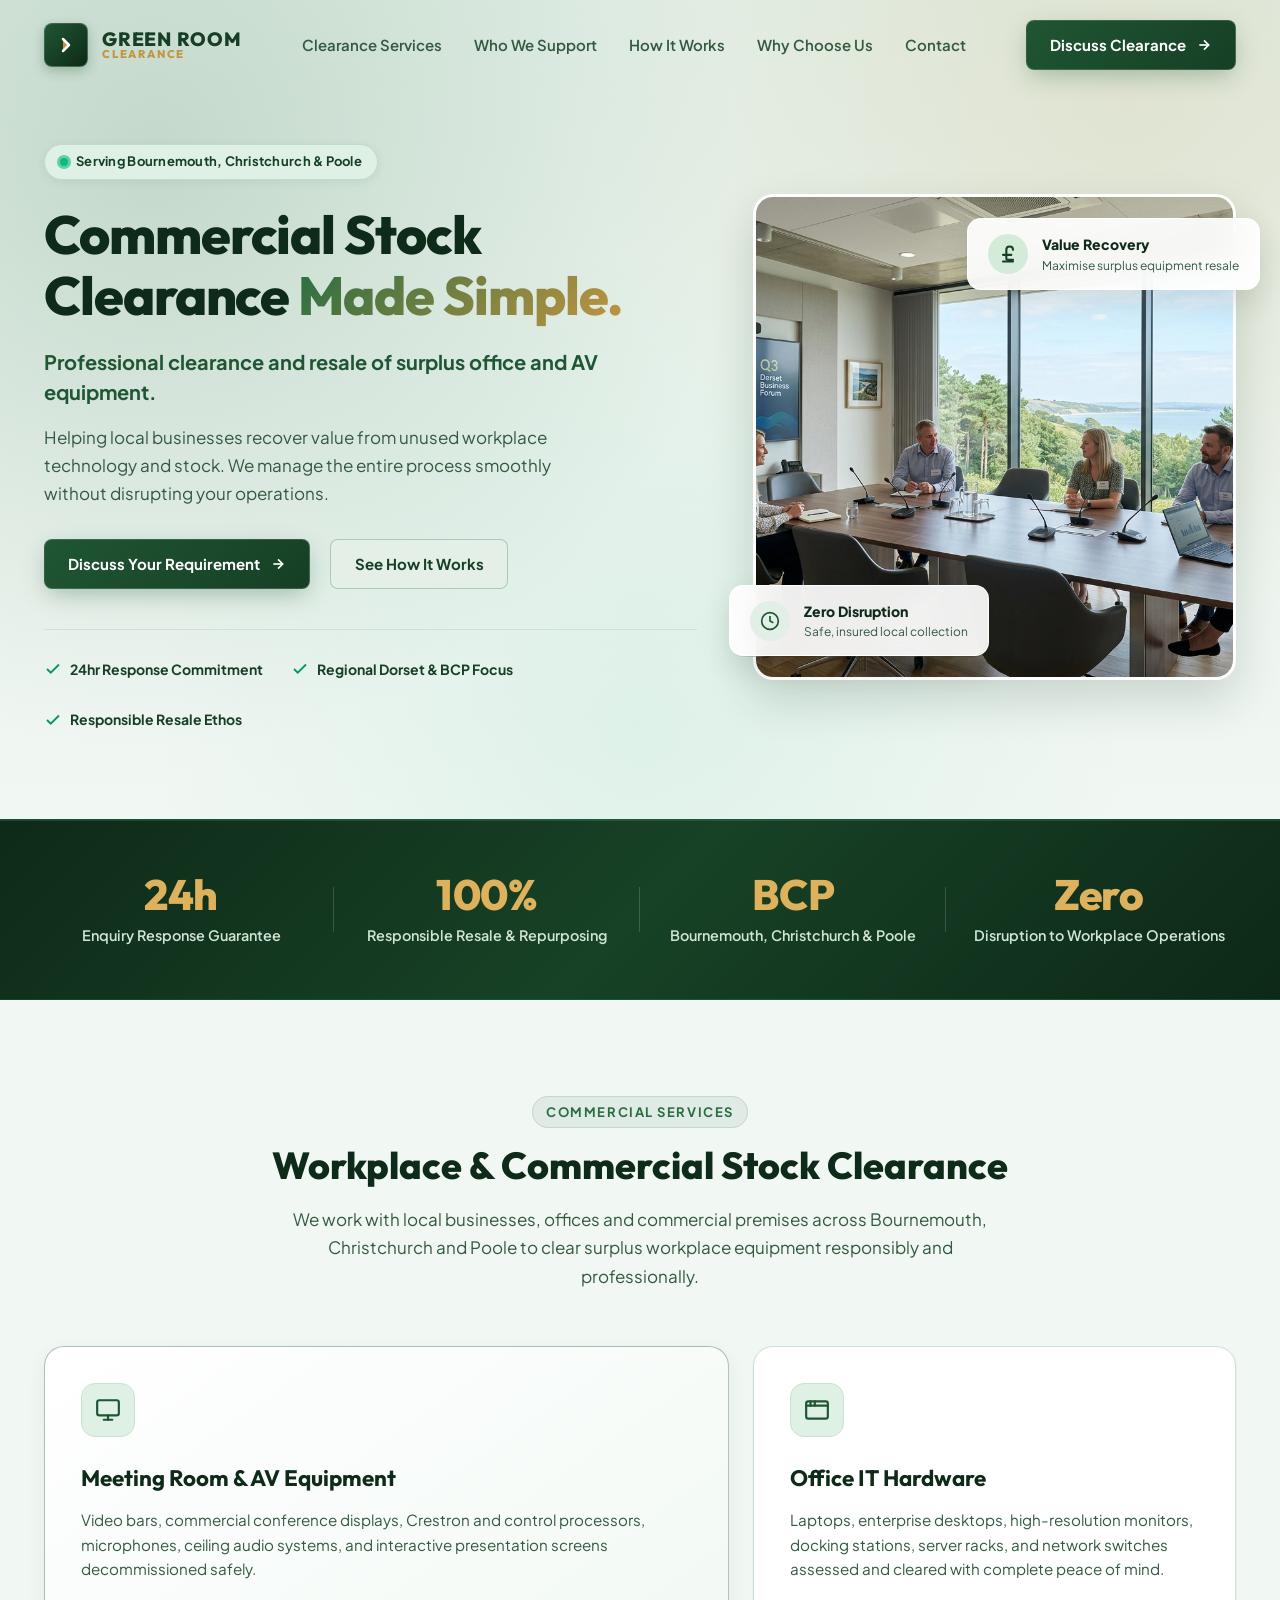
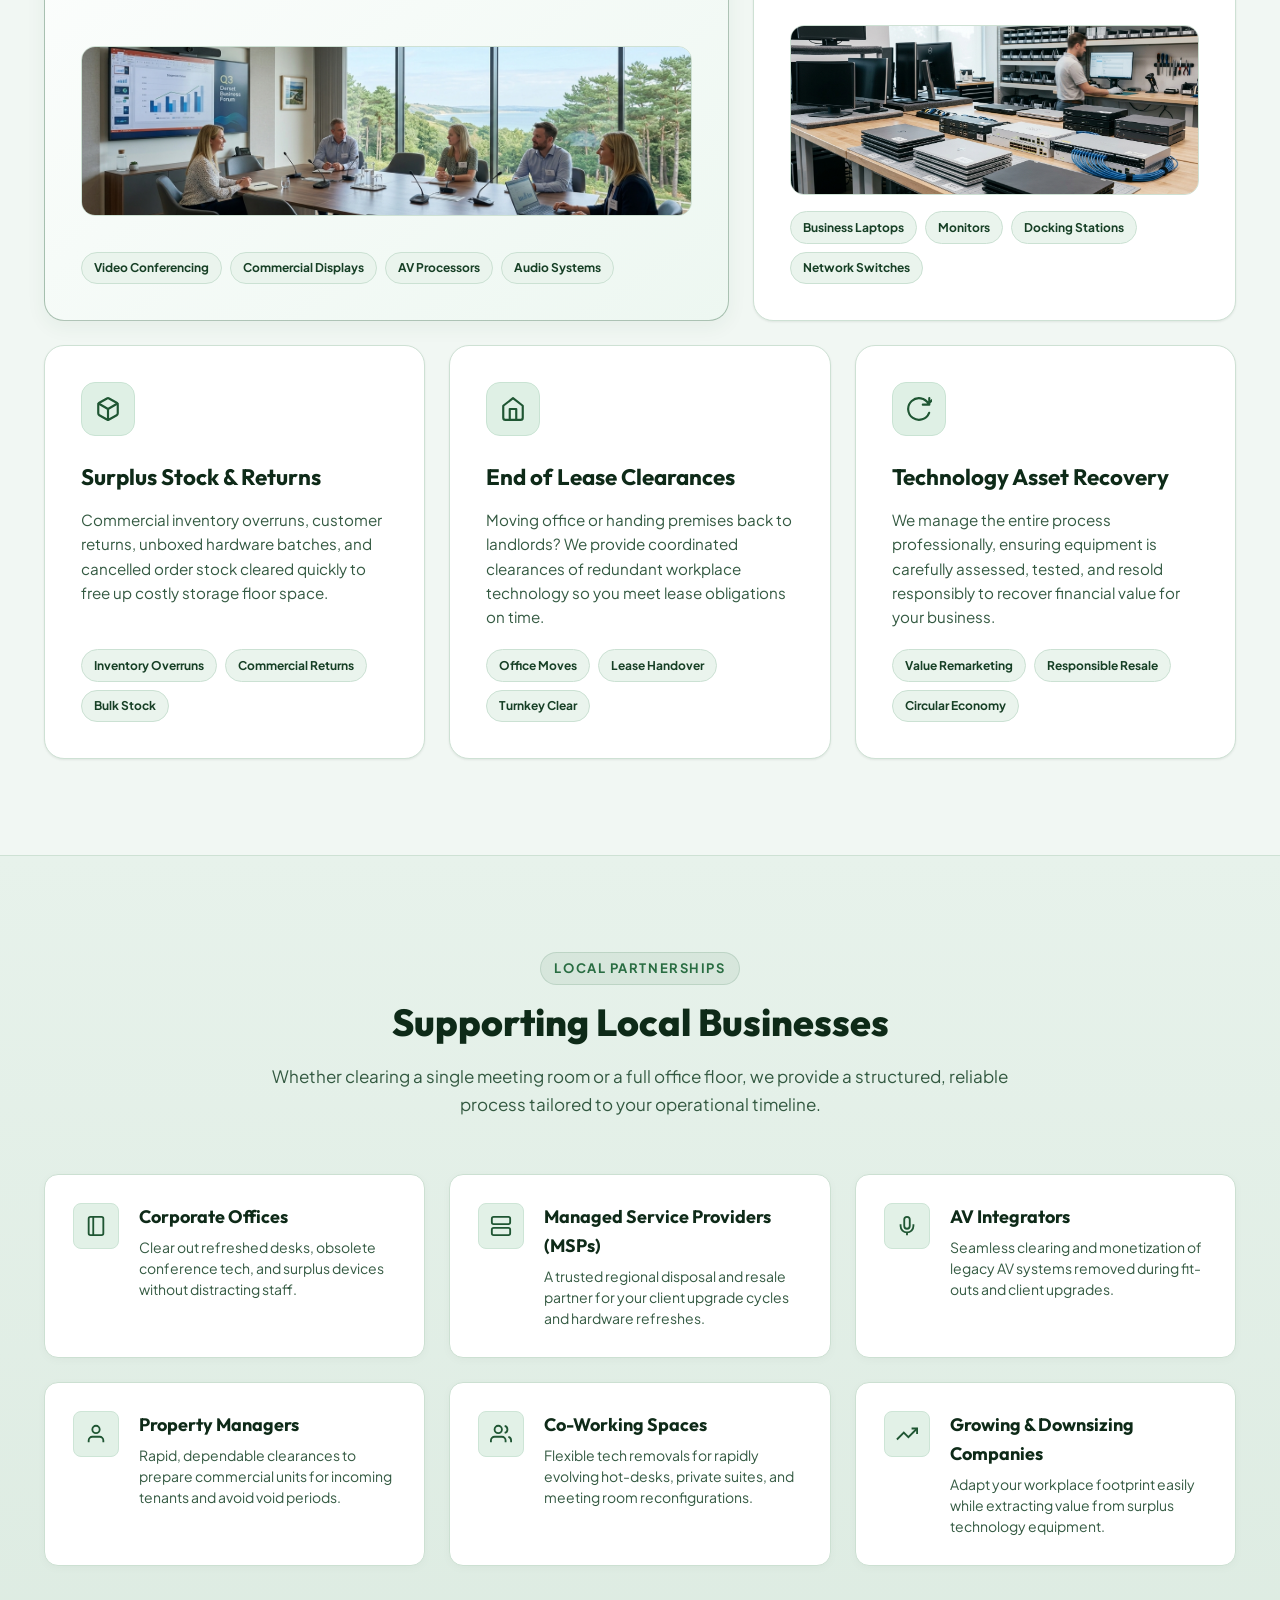
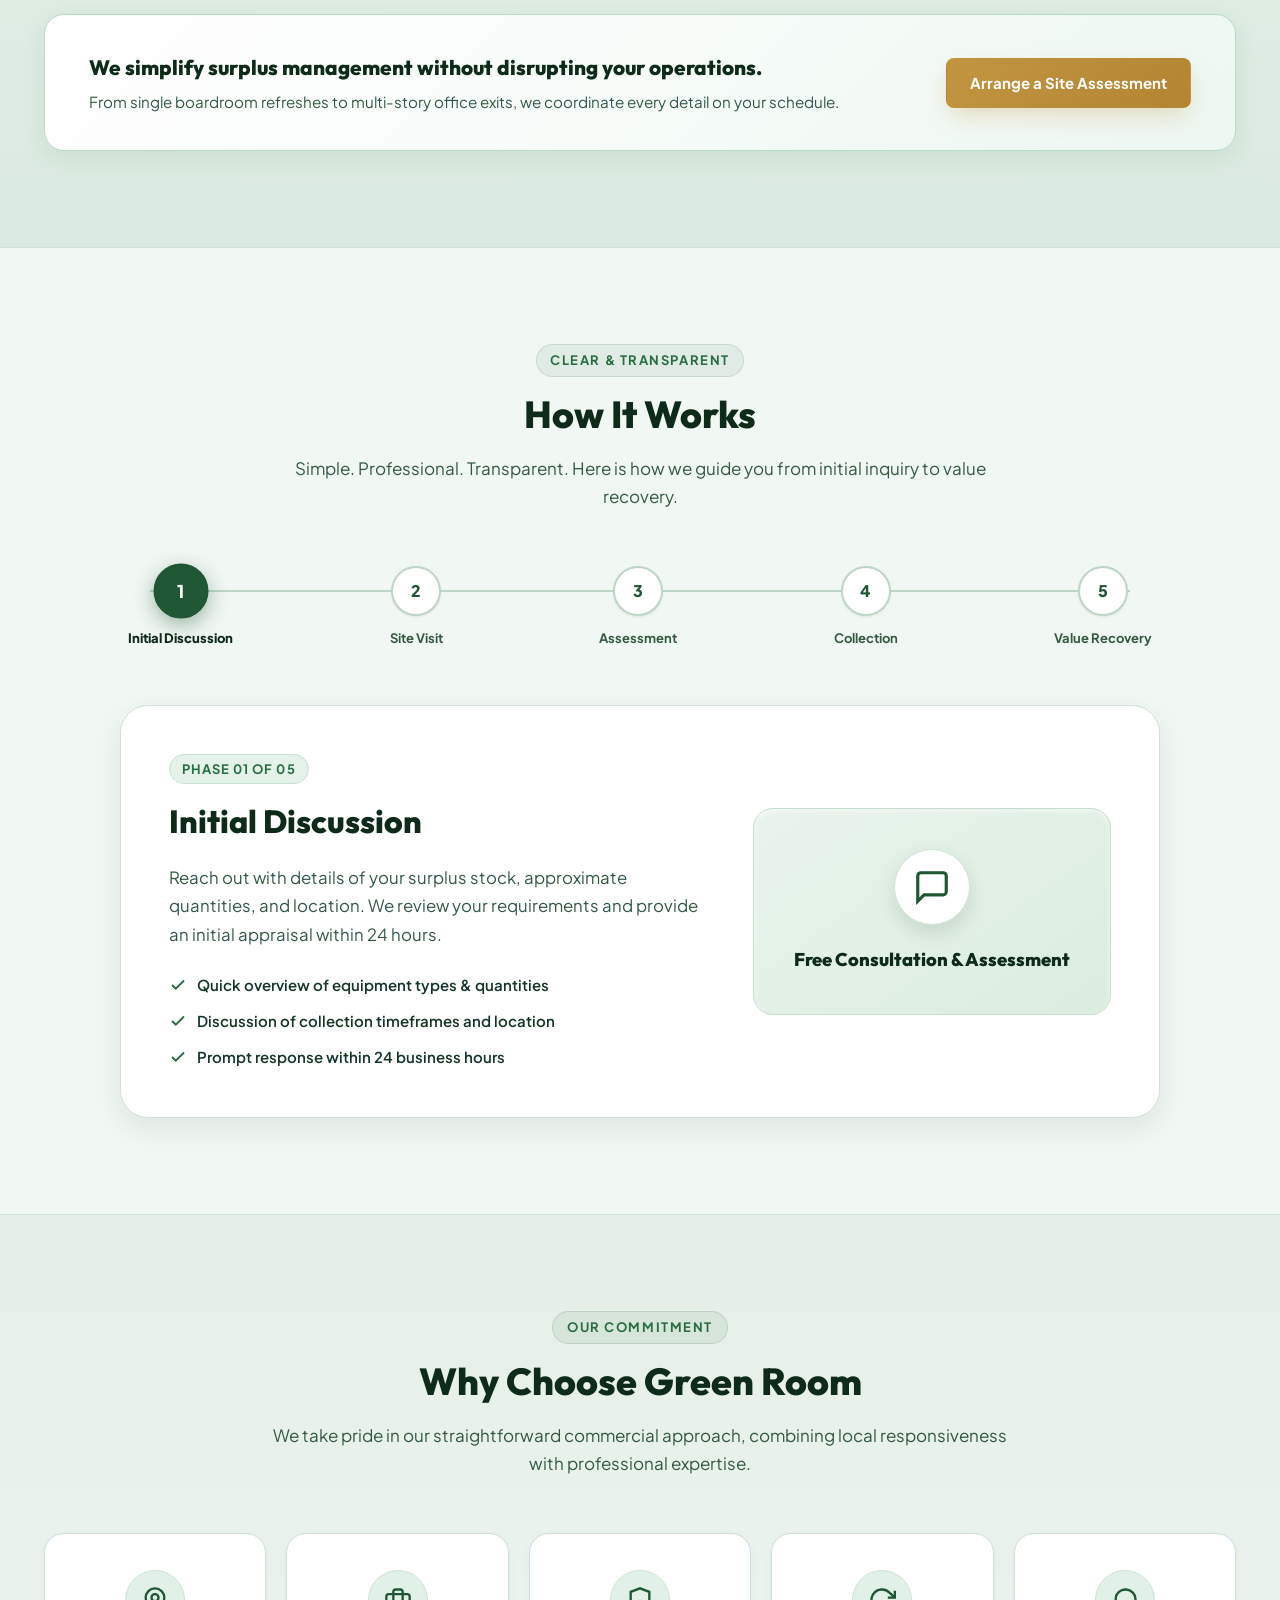
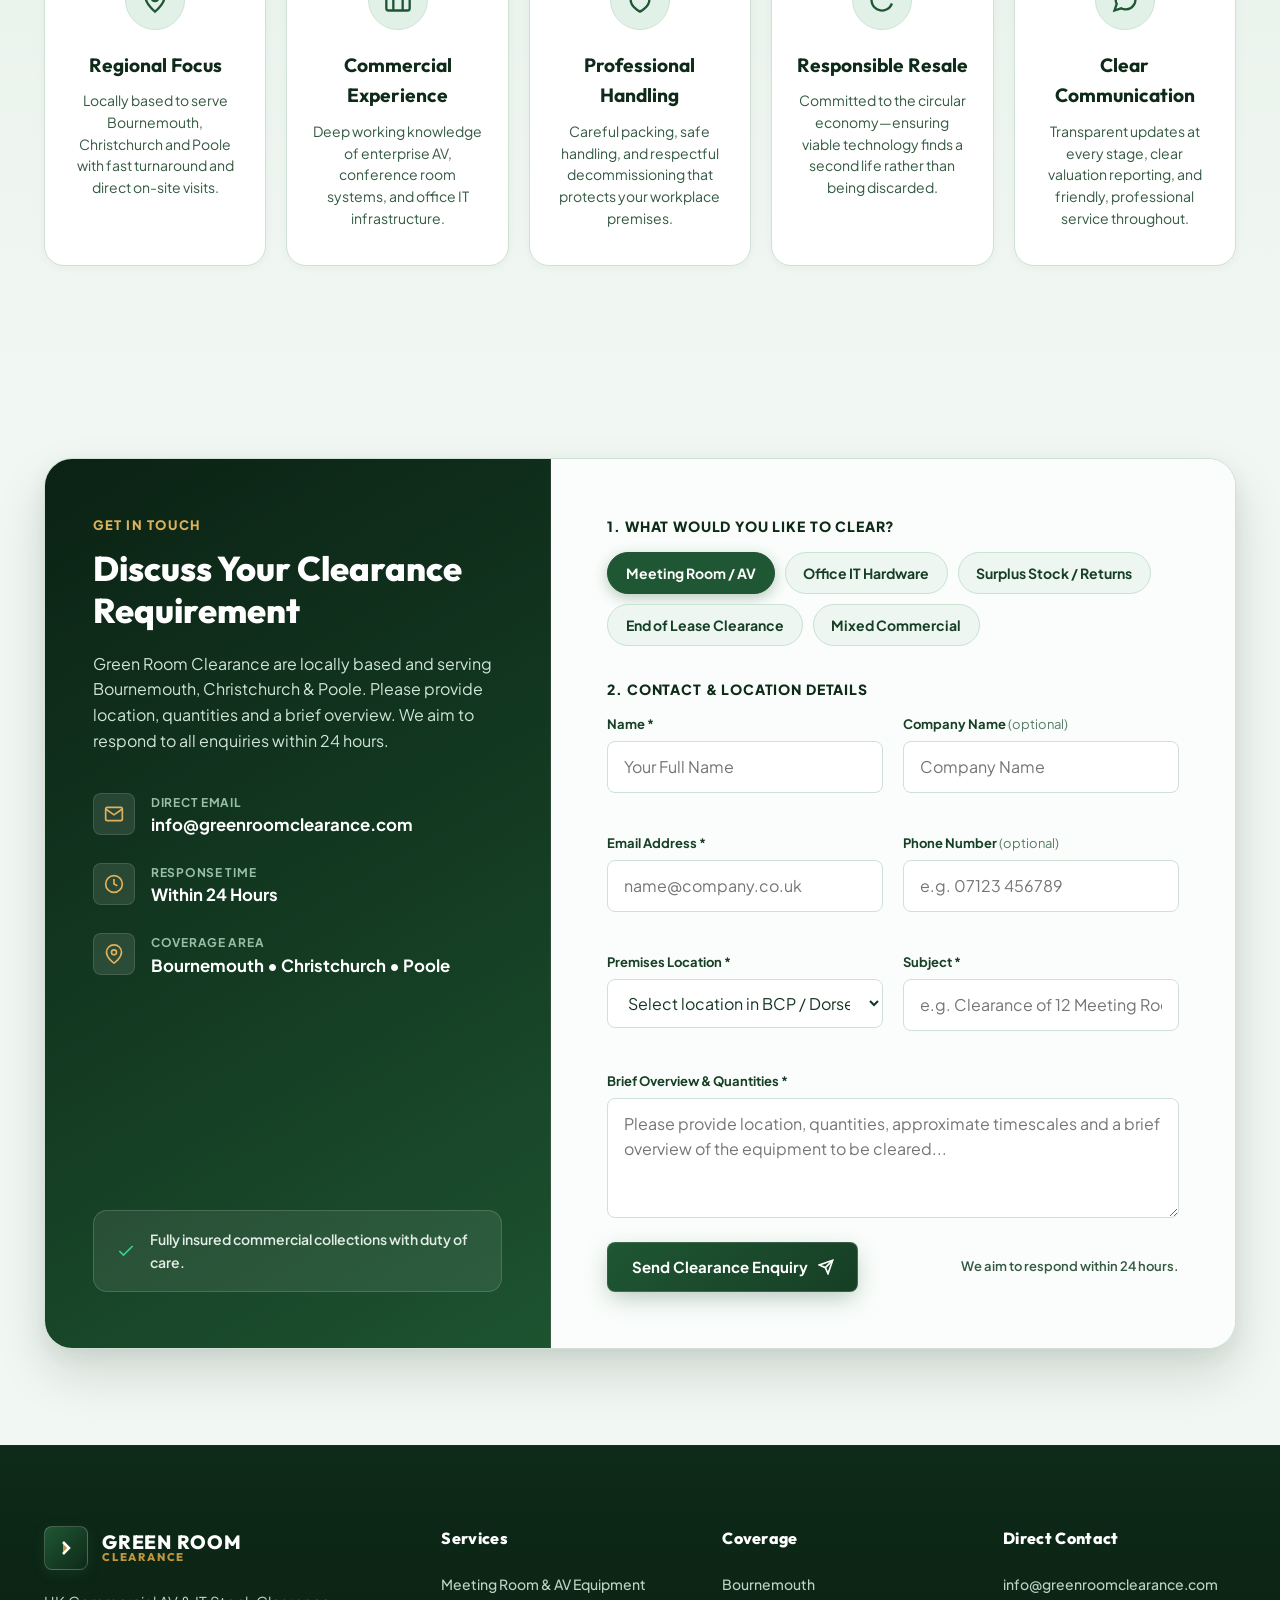
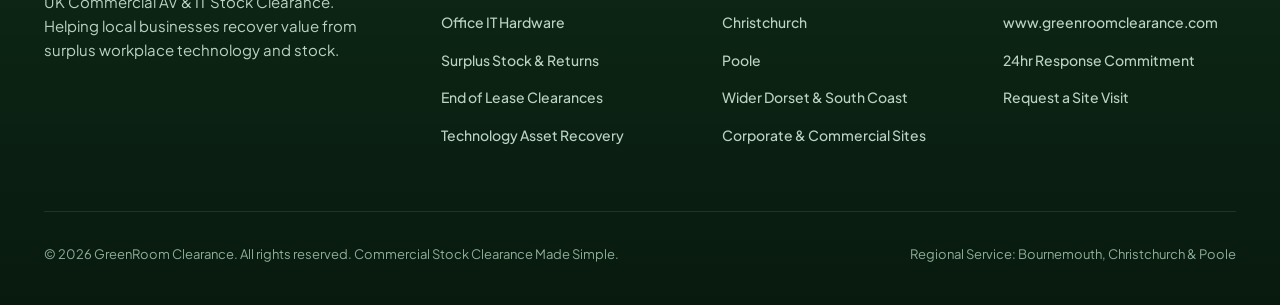
==== index.html @ f856ded9 "Initial commit: Green Room Clearance website redesign" ====
<!DOCTYPE html>
<html lang="en">
<head>
  <meta charset="UTF-8">
  <meta name="viewport" content="width=device-width, initial-scale=1.0">
  <title>Green Room Clearance | Commercial AV & IT Stock Clearance Bournemouth, Christchurch & Poole</title>
  
  <!-- SEO & Social Meta Tags -->
  <meta name="description" content="Professional clearance and resale of surplus office and AV equipment. Helping local businesses across Bournemouth, Christchurch and Poole recover value from workplace technology and stock.">
  <meta name="keywords" content="commercial stock clearance, AV equipment clearance, office IT clearance, Bournemouth, Christchurch, Poole, asset recovery, ITAD, end of lease clearance">
  <meta property="og:title" content="Green Room Clearance | Commercial Stock Clearance Made Simple">
  <meta property="og:description" content="Professional clearance and resale of surplus office and AV equipment across Bournemouth, Christchurch and Poole.">
  <meta property="og:type" content="website">
  <meta property="og:url" content="https://greenroomclearance.com">
  <meta property="og:image" content="assets/images/hero_boardroom.jpg">
  <link rel="canonical" href="https://greenroomclearance.com">

  <!-- Google Fonts: Outfit (Headings) & Plus Jakarta Sans (Body) -->
  <link rel="preconnect" href="https://fonts.googleapis.com">
  <link rel="preconnect" href="https://fonts.gstatic.com" crossorigin>
  <link href="https://fonts.googleapis.com/css2?family=Outfit:wght@500;600;700;800&family=Plus+Jakarta+Sans:wght@400;500;600;700&display=swap" rel="stylesheet">

  <link rel="stylesheet" href="styles.css">
</head>
<body>

  <!-- ==========================================================================
       NAVIGATION BAR
       ========================================================================== -->
  <header id="main-header" class="site-nav">
    <div class="container nav-wrapper">
      <a href="#home" class="brand-logo" id="nav-brand-logo" aria-label="Green Room Clearance Homepage">
        <div class="logo-badge">
          <svg viewBox="0 0 24 24" fill="none" stroke="currentColor" stroke-width="2.5" stroke-linecap="round" stroke-linejoin="round">
            <polyline points="9 18 15 12 9 6"></polyline>
          </svg>
        </div>
        <div class="brand-text">
          <span class="title">GREEN ROOM</span>
          <span class="subtitle">CLEARANCE</span>
        </div>
      </a>

      <nav aria-label="Main Navigation">
        <ul class="nav-links" id="nav-menu">
          <li><a href="#services" class="nav-link">Clearance Services</a></li>
          <li><a href="#sectors" class="nav-link">Who We Support</a></li>
          <li><a href="#how-it-works" class="nav-link">How It Works</a></li>
          <li><a href="#why-us" class="nav-link">Why Choose Us</a></li>
          <li><a href="#contact" class="nav-link">Contact</a></li>
        </ul>
      </nav>

      <div class="nav-actions">
        <a href="#contact" class="btn btn-primary" id="header-cta-btn">
          <span>Discuss Clearance</span>
          <svg width="16" height="16" viewBox="0 0 24 24" fill="none" stroke="currentColor" stroke-width="2.5">
            <line x1="5" y1="12" x2="19" y2="12"></line>
            <polyline points="12 5 19 12 12 19"></polyline>
          </svg>
        </a>
        <button class="mobile-toggle" id="mobile-toggle-btn" aria-label="Toggle Menu">
          <svg width="24" height="24" viewBox="0 0 24 24" fill="none" stroke="currentColor" stroke-width="2">
            <line x1="3" y1="12" x2="21" y2="12"></line>
            <line x1="3" y1="6" x2="21" y2="6"></line>
            <line x1="3" y1="18" x2="21" y2="18"></line>
          </svg>
        </button>
      </div>
    </div>
  </header>

  <!-- ==========================================================================
       HERO SECTION
       ========================================================================== -->
  <main>
    <section id="home" class="hero-section">
      <div class="container hero-grid">
        <div class="hero-content">
          <div class="hero-badge-container">
            <span class="badge badge-location" id="hero-location-badge">
              <span class="badge-pulse"></span>
              Serving Bournemouth, Christchurch &amp; Poole
            </span>
          </div>

          <h1 class="hero-title" id="hero-main-title">
            Commercial Stock Clearance <span class="highlight">Made Simple.</span>
          </h1>

          <p class="hero-subtitle">
            Professional clearance and resale of surplus office and AV equipment.
          </p>

          <p class="hero-description">
            Helping local businesses recover value from unused workplace technology and stock. We manage the entire process smoothly without disrupting your operations.
          </p>

          <div class="hero-cta-group">
            <a href="#contact" class="btn btn-primary" id="hero-primary-cta">
              <span>Discuss Your Requirement</span>
              <svg width="16" height="16" viewBox="0 0 24 24" fill="none" stroke="currentColor" stroke-width="2.5">
                <line x1="5" y1="12" x2="19" y2="12"></line>
                <polyline points="12 5 19 12 12 19"></polyline>
              </svg>
            </a>
            <a href="#how-it-works" class="btn btn-outline" id="hero-secondary-cta">
              <span>See How It Works</span>
            </a>
          </div>

          <div class="hero-trust-row">
            <div class="trust-item">
              <svg viewBox="0 0 24 24" fill="none" stroke="currentColor" stroke-width="2.5">
                <polyline points="20 6 9 17 4 12"></polyline>
              </svg>
              <span>24hr Response Commitment</span>
            </div>
            <div class="trust-item">
              <svg viewBox="0 0 24 24" fill="none" stroke="currentColor" stroke-width="2.5">
                <polyline points="20 6 9 17 4 12"></polyline>
              </svg>
              <span>Regional Dorset &amp; BCP Focus</span>
            </div>
            <div class="trust-item">
              <svg viewBox="0 0 24 24" fill="none" stroke="currentColor" stroke-width="2.5">
                <polyline points="20 6 9 17 4 12"></polyline>
              </svg>
              <span>Responsible Resale Ethos</span>
            </div>
          </div>
        </div>

        <div class="hero-visual-wrapper">
          <div class="hero-image-card">
            <img src="assets/images/hero_boardroom.jpg" alt="Commercial boardroom audio visual equipment and conference suite in Bournemouth and Poole Dorset" id="hero-boardroom-img">
          </div>

          <!-- Floating Glass Badge 1 -->
          <div class="floating-glass-pill top-right">
            <div class="pill-icon green" title="UK Pound Sterling Value Recovery">
              <svg width="20" height="20" viewBox="0 0 24 24" fill="none" stroke="currentColor" stroke-width="2.5" stroke-linecap="round" stroke-linejoin="round">
                <path d="M18 7c0-5.333-8-5.333-8 0v10a2 2 0 0 0 2 2h6"></path>
                <path d="M6 21h12"></path>
                <path d="M6 13h10"></path>
              </svg>
            </div>
            <div class="pill-text">
              <span class="pill-title">Value Recovery</span>
              <span class="pill-desc">Maximise surplus equipment resale</span>
            </div>
          </div>

          <!-- Floating Glass Badge 2 -->
          <div class="floating-glass-pill bottom-left">
            <div class="pill-icon">
              <svg width="20" height="20" viewBox="0 0 24 24" fill="none" stroke="currentColor" stroke-width="2">
                <circle cx="12" cy="12" r="10"></circle>
                <polyline points="12 6 12 12 16 14"></polyline>
              </svg>
            </div>
            <div class="pill-text">
              <span class="pill-title">Zero Disruption</span>
              <span class="pill-desc">Safe, insured local collection</span>
            </div>
          </div>
        </div>
      </div>
    </section>

    <!-- ==========================================================================
         REGIONAL TRUST & STATS BANNER
         ========================================================================== -->
    <section class="stats-banner" aria-label="Key Performance Indicators">
      <div class="container">
        <div class="stats-grid">
          <div class="stat-item">
            <div class="stat-value">24h</div>
            <div class="stat-label">Enquiry Response Guarantee</div>
          </div>
          <div class="stat-item">
            <div class="stat-value">100%</div>
            <div class="stat-label">Responsible Resale &amp; Repurposing</div>
          </div>
          <div class="stat-item">
            <div class="stat-value">BCP</div>
            <div class="stat-label">Bournemouth, Christchurch &amp; Poole</div>
          </div>
          <div class="stat-item">
            <div class="stat-value">Zero</div>
            <div class="stat-label">Disruption to Workplace Operations</div>
          </div>
        </div>
      </div>
    </section>

    <!-- ==========================================================================
         SERVICES BENTO GRID: WORKPLACE & COMMERCIAL STOCK CLEARANCE
         ========================================================================== -->
    <section id="services" class="services-section section-padding">
      <div class="container">
        <div class="section-header">
          <span class="tagline">Commercial Services</span>
          <h2>Workplace &amp; Commercial Stock Clearance</h2>
          <p>
            We work with local businesses, offices and commercial premises across Bournemouth, Christchurch and Poole to clear surplus workplace equipment responsibly and professionally.
          </p>
        </div>

        <div class="bento-grid">
          <!-- Card 1: Meeting Room & AV Equipment (Large Featured) -->
          <article class="bento-card col-7 featured" id="service-av">
            <div>
              <div class="card-icon-box">
                <svg viewBox="0 0 24 24" fill="none" stroke="currentColor" stroke-width="2" stroke-linecap="round" stroke-linejoin="round">
                  <rect x="2" y="3" width="20" height="14" rx="2" ry="2"></rect>
                  <line x1="8" y1="21" x2="16" y2="21"></line>
                  <line x1="12" y1="17" x2="12" y2="21"></line>
                </svg>
              </div>
              <h3>Meeting Room &amp; AV Equipment</h3>
              <p>
                Video bars, commercial conference displays, Crestron and control processors, microphones, ceiling audio systems, and interactive presentation screens decommissioned safely.
              </p>
            </div>
            <div class="card-image-preview">
              <img src="assets/images/hero_boardroom.jpg" alt="Bournemouth, Christchurch and Poole meeting room audiovisual equipment clearance">
            </div>
            <div class="card-tags" style="margin-top: 1rem;">
              <span class="card-tag">Video Conferencing</span>
              <span class="card-tag">Commercial Displays</span>
              <span class="card-tag">AV Processors</span>
              <span class="card-tag">Audio Systems</span>
            </div>
          </article>

          <!-- Card 2: Office IT Hardware -->
          <article class="bento-card col-5" id="service-it">
            <div>
              <div class="card-icon-box">
                <svg viewBox="0 0 24 24" fill="none" stroke="currentColor" stroke-width="2" stroke-linecap="round" stroke-linejoin="round">
                  <rect x="2" y="4" width="20" height="16" rx="2"></rect>
                  <path d="M10 4v4"></path>
                  <path d="M2 8h20"></path>
                  <path d="M6 4v4"></path>
                </svg>
              </div>
              <h3>Office IT Hardware</h3>
              <p>
                Laptops, enterprise desktops, high-resolution monitors, docking stations, server racks, and network switches assessed and cleared with complete peace of mind.
              </p>
            </div>
            <div class="card-image-preview">
              <img src="assets/images/it_lab.jpg" alt="Commercial office IT equipment testing and clearance lab">
            </div>
            <div class="card-tags" style="margin-top: 1rem;">
              <span class="card-tag">Business Laptops</span>
              <span class="card-tag">Monitors</span>
              <span class="card-tag">Docking Stations</span>
              <span class="card-tag">Network Switches</span>
            </div>
          </article>

          <!-- Card 3: Surplus Stock and Returns -->
          <article class="bento-card col-4" id="service-surplus">
            <div>
              <div class="card-icon-box">
                <svg viewBox="0 0 24 24" fill="none" stroke="currentColor" stroke-width="2" stroke-linecap="round" stroke-linejoin="round">
                  <path d="M21 16V8a2 2 0 0 0-1-1.73l-7-4a2 2 0 0 0-2 0l-7 4A2 2 0 0 0 3 8v8a2 2 0 0 0 1 1.73l7 4a2 2 0 0 0 2 0l7-4A2 2 0 0 0 21 16z"></path>
                  <polyline points="3.27 6.96 12 12.01 20.73 6.96"></polyline>
                  <line x1="12" y1="22.08" x2="12" y2="12"></line>
                </svg>
              </div>
              <h3>Surplus Stock &amp; Returns</h3>
              <p>
                Commercial inventory overruns, customer returns, unboxed hardware batches, and cancelled order stock cleared quickly to free up costly storage floor space.
              </p>
            </div>
            <div class="card-tags">
              <span class="card-tag">Inventory Overruns</span>
              <span class="card-tag">Commercial Returns</span>
              <span class="card-tag">Bulk Stock</span>
            </div>
          </article>

          <!-- Card 4: End of Lease Office Clearances -->
          <article class="bento-card col-4" id="service-lease">
            <div>
              <div class="card-icon-box">
                <svg viewBox="0 0 24 24" fill="none" stroke="currentColor" stroke-width="2" stroke-linecap="round" stroke-linejoin="round">
                  <path d="M3 9l9-7 9 7v11a2 2 0 0 1-2 2H5a2 2 0 0 1-2-2z"></path>
                  <polyline points="9 22 9 12 15 12 15 22"></polyline>
                </svg>
              </div>
              <h3>End of Lease Clearances</h3>
              <p>
                Moving office or handing premises back to landlords? We provide coordinated clearances of redundant workplace technology so you meet lease obligations on time.
              </p>
            </div>
            <div class="card-tags">
              <span class="card-tag">Office Moves</span>
              <span class="card-tag">Lease Handover</span>
              <span class="card-tag">Turnkey Clear</span>
            </div>
          </article>

          <!-- Card 5: Technology Asset Recovery -->
          <article class="bento-card col-4" id="service-recovery">
            <div>
              <div class="card-icon-box">
                <svg viewBox="0 0 24 24" fill="none" stroke="currentColor" stroke-width="2" stroke-linecap="round" stroke-linejoin="round">
                  <path d="M21.5 2v6h-6M21.34 15.57a10 10 0 1 1-.57-8.38l5.67-5.67"/>
                </svg>
              </div>
              <h3>Technology Asset Recovery</h3>
              <p>
                We manage the entire process professionally, ensuring equipment is carefully assessed, tested, and resold responsibly to recover financial value for your business.
              </p>
            </div>
            <div class="card-tags">
              <span class="card-tag">Value Remarketing</span>
              <span class="card-tag">Responsible Resale</span>
              <span class="card-tag">Circular Economy</span>
            </div>
          </article>
        </div>
      </div>
    </section>

    <!-- ==========================================================================
         SECTORS: SUPPORTING LOCAL BUSINESSES
         ========================================================================== -->
    <section id="sectors" class="sectors-section section-padding">
      <div class="container">
        <div class="section-header">
          <span class="tagline">Local Partnerships</span>
          <h2>Supporting Local Businesses</h2>
          <p>
            Whether clearing a single meeting room or a full office floor, we provide a structured, reliable process tailored to your operational timeline.
          </p>
        </div>

        <div class="sectors-grid">
          <!-- Sector 1 -->
          <div class="sector-card">
            <div class="sector-icon">
              <svg viewBox="0 0 24 24" fill="none" stroke="currentColor" stroke-width="2">
                <rect x="4" y="2" width="16" height="20" rx="2" ry="2"></rect>
                <line x1="9" y1="22" x2="9" y2="2"></line>
                <path d="M15 6h.01M15 10h.01M15 14h.01M15 18h.01"></path>
              </svg>
            </div>
            <div class="sector-info">
              <h4>Corporate Offices</h4>
              <p>Clear out refreshed desks, obsolete conference tech, and surplus devices without distracting staff.</p>
            </div>
          </div>

          <!-- Sector 2 -->
          <div class="sector-card">
            <div class="sector-icon">
              <svg viewBox="0 0 24 24" fill="none" stroke="currentColor" stroke-width="2">
                <rect x="2" y="2" width="20" height="8" rx="2" ry="2"></rect>
                <rect x="2" y="14" width="20" height="8" rx="2" ry="2"></rect>
                <line x1="6" y1="6" x2="6.01" y2="6"></line>
                <line x1="6" y1="18" x2="6.01" y2="18"></line>
              </svg>
            </div>
            <div class="sector-info">
              <h4>Managed Service Providers (MSPs)</h4>
              <p>A trusted regional disposal and resale partner for your client upgrade cycles and hardware refreshes.</p>
            </div>
          </div>

          <!-- Sector 3 -->
          <div class="sector-card">
            <div class="sector-icon">
              <svg viewBox="0 0 24 24" fill="none" stroke="currentColor" stroke-width="2">
                <path d="M12 2a3 3 0 0 0-3 3v7a3 3 0 0 0 6 0V5a3 3 0 0 0-3-3z"></path>
                <path d="M19 10v2a7 7 0 0 1-14 0v-2"></path>
                <line x1="12" y1="19" x2="12" y2="22"></line>
              </svg>
            </div>
            <div class="sector-info">
              <h4>AV Integrators</h4>
              <p>Seamless clearing and monetization of legacy AV systems removed during fit-outs and client upgrades.</p>
            </div>
          </div>

          <!-- Sector 4 -->
          <div class="sector-card">
            <div class="sector-icon">
              <svg viewBox="0 0 24 24" fill="none" stroke="currentColor" stroke-width="2">
                <path d="M20 21v-2a4 4 0 0 0-4-4H8a4 4 0 0 0-4 4v2"></path>
                <circle cx="12" cy="7" r="4"></circle>
              </svg>
            </div>
            <div class="sector-info">
              <h4>Property Managers</h4>
              <p>Rapid, dependable clearances to prepare commercial units for incoming tenants and avoid void periods.</p>
            </div>
          </div>

          <!-- Sector 5 -->
          <div class="sector-card">
            <div class="sector-icon">
              <svg viewBox="0 0 24 24" fill="none" stroke="currentColor" stroke-width="2">
                <path d="M17 21v-2a4 4 0 0 0-4-4H5a4 4 0 0 0-4 4v2"></path>
                <circle cx="9" cy="7" r="4"></circle>
                <path d="M23 21v-2a4 4 0 0 0-3-3.87"></path>
                <path d="M16 3.13a4 4 0 0 1 0 7.75"></path>
              </svg>
            </div>
            <div class="sector-info">
              <h4>Co-Working Spaces</h4>
              <p>Flexible tech removals for rapidly evolving hot-desks, private suites, and meeting room reconfigurations.</p>
            </div>
          </div>

          <!-- Sector 6 -->
          <div class="sector-card">
            <div class="sector-icon">
              <svg viewBox="0 0 24 24" fill="none" stroke="currentColor" stroke-width="2">
                <polyline points="23 6 13.5 15.5 8.5 10.5 1 18"></polyline>
                <polyline points="17 6 23 6 23 12"></polyline>
              </svg>
            </div>
            <div class="sector-info">
              <h4>Growing &amp; Downsizing Companies</h4>
              <p>Adapt your workplace footprint easily while extracting value from surplus technology equipment.</p>
            </div>
          </div>
        </div>

        <div class="sector-callout">
          <div class="sector-callout-text">
            <h3>We simplify surplus management without disrupting your operations.</h3>
            <p>From single boardroom refreshes to multi-story office exits, we coordinate every detail on your schedule.</p>
          </div>
          <a href="#contact" class="btn btn-gold">
            <span>Arrange a Site Assessment</span>
          </a>
        </div>
      </div>
    </section>

    <!-- ==========================================================================
         HOW IT WORKS (INTERACTIVE PROCESS TIMELINE)
         ========================================================================== -->
    <section id="how-it-works" class="process-section section-padding">
      <div class="container">
        <div class="section-header">
          <span class="tagline">Clear &amp; Transparent</span>
          <h2>How It Works</h2>
          <p>
            Simple. Professional. Transparent. Here is how we guide you from initial inquiry to value recovery.
          </p>
        </div>

        <div class="process-steps-container">
          <!-- Step Nav Tabs -->
          <div class="process-nav-tabs" role="tablist">
            <button class="step-nav-btn active" data-step="1" role="tab" aria-selected="true" id="tab-step-1">
              <span class="step-num-circle">1</span>
              <span class="step-nav-label">Initial Discussion</span>
            </button>
            <button class="step-nav-btn" data-step="2" role="tab" aria-selected="false" id="tab-step-2">
              <span class="step-num-circle">2</span>
              <span class="step-nav-label">Site Visit</span>
            </button>
            <button class="step-nav-btn" data-step="3" role="tab" aria-selected="false" id="tab-step-3">
              <span class="step-num-circle">3</span>
              <span class="step-nav-label">Assessment</span>
            </button>
            <button class="step-nav-btn" data-step="4" role="tab" aria-selected="false" id="tab-step-4">
              <span class="step-num-circle">4</span>
              <span class="step-nav-label">Collection</span>
            </button>
            <button class="step-nav-btn" data-step="5" role="tab" aria-selected="false" id="tab-step-5">
              <span class="step-num-circle">5</span>
              <span class="step-nav-label">Value Recovery</span>
            </button>
          </div>

          <!-- Active Step Card -->
          <div class="step-details-card" id="step-card-display">
            <div class="step-details-body">
              <span class="step-badge" id="step-indicator-text">Phase 01 of 05</span>
              <h3 id="step-title-text">Initial Discussion</h3>
              <p id="step-desc-text">
                Reach out with details of your surplus stock, approximate quantities, and location. We review your requirements and provide an initial appraisal within 24 hours.
              </p>
              <ul class="step-checklist" id="step-checklist-items">
                <li>
                  <svg width="18" height="18" viewBox="0 0 24 24" fill="none" stroke="currentColor" stroke-width="2.5">
                    <polyline points="20 6 9 17 4 12"></polyline>
                  </svg>
                  <span>Quick overview of equipment types &amp; quantities</span>
                </li>
                <li>
                  <svg width="18" height="18" viewBox="0 0 24 24" fill="none" stroke="currentColor" stroke-width="2.5">
                    <polyline points="20 6 9 17 4 12"></polyline>
                  </svg>
                  <span>Discussion of collection timeframes and location</span>
                </li>
                <li>
                  <svg width="18" height="18" viewBox="0 0 24 24" fill="none" stroke="currentColor" stroke-width="2.5">
                    <polyline points="20 6 9 17 4 12"></polyline>
                  </svg>
                  <span>Prompt response within 24 business hours</span>
                </li>
              </ul>
            </div>

            <div class="step-visual-box">
              <div class="step-visual-icon" id="step-icon-container">
                <svg viewBox="0 0 24 24" fill="none" stroke="currentColor" stroke-width="2">
                  <path d="M21 15a2 2 0 0 1-2 2H7l-4 4V5a2 2 0 0 1 2-2h14a2 2 0 0 1 2 2z"></path>
                </svg>
              </div>
              <div class="step-visual-highlight" id="step-highlight-text">
                Free Consultation &amp; Assessment
              </div>
            </div>
          </div>
        </div>
      </div>
    </section>

    <!-- ==========================================================================
         WHY CHOOSE GREEN ROOM
         ========================================================================== -->
    <section id="why-us" class="why-section section-padding">
      <div class="container">
        <div class="section-header">
          <span class="tagline">Our Commitment</span>
          <h2>Why Choose Green Room</h2>
          <p>
            We take pride in our straightforward commercial approach, combining local responsiveness with professional expertise.
          </p>
        </div>

        <div class="why-grid">
          <!-- Pillar 1 -->
          <div class="why-pillar-card">
            <div class="why-icon">
              <svg viewBox="0 0 24 24" fill="none" stroke="currentColor" stroke-width="2">
                <circle cx="12" cy="10" r="3"></circle>
                <path d="M12 2a8 8 0 0 0-8 8c0 5.25 8 12 8 12s8-6.75 8-12a8 8 0 0 0-8-8z"></path>
              </svg>
            </div>
            <h3>Regional Focus</h3>
            <p>Locally based to serve Bournemouth, Christchurch and Poole with fast turnaround and direct on-site visits.</p>
          </div>

          <!-- Pillar 2 -->
          <div class="why-pillar-card">
            <div class="why-icon">
              <svg viewBox="0 0 24 24" fill="none" stroke="currentColor" stroke-width="2">
                <rect x="2" y="7" width="20" height="14" rx="2" ry="2"></rect>
                <path d="M16 21V5a2 2 0 0 0-2-2h-4a2 2 0 0 0-2 2v16"></path>
              </svg>
            </div>
            <h3>Commercial Experience</h3>
            <p>Deep working knowledge of enterprise AV, conference room systems, and office IT infrastructure.</p>
          </div>

          <!-- Pillar 3 -->
          <div class="why-pillar-card">
            <div class="why-icon">
              <svg viewBox="0 0 24 24" fill="none" stroke="currentColor" stroke-width="2">
                <path d="M12 22s8-4 8-10V5l-8-3-8 3v7c0 6 8 10 8 10z"></path>
              </svg>
            </div>
            <h3>Professional Handling</h3>
            <p>Careful packing, safe handling, and respectful decommissioning that protects your workplace premises.</p>
          </div>

          <!-- Pillar 4 -->
          <div class="why-pillar-card">
            <div class="why-icon">
              <svg viewBox="0 0 24 24" fill="none" stroke="currentColor" stroke-width="2">
                <polyline points="23 4 23 10 17 10"></polyline>
                <path d="M20.49 15a9 9 0 1 1-2.12-9.36L23 10"></path>
              </svg>
            </div>
            <h3>Responsible Resale</h3>
            <p>Committed to the circular economy—ensuring viable technology finds a second life rather than being discarded.</p>
          </div>

          <!-- Pillar 5 -->
          <div class="why-pillar-card">
            <div class="why-icon">
              <svg viewBox="0 0 24 24" fill="none" stroke="currentColor" stroke-width="2">
                <path d="M21 11.5a8.38 8.38 0 0 1-.9 3.8 8.5 8.5 0 0 1-7.6 4.7 8.38 8.38 0 0 1-3.8-.9L3 21l1.9-5.7a8.38 8.38 0 0 1-.9-3.8 8.5 8.5 0 0 1 4.7-7.6 8.38 8.38 0 0 1 3.8-.9h.5a8.48 8.48 0 0 1 8 8v.5z"></path>
              </svg>
            </div>
            <h3>Clear Communication</h3>
            <p>Transparent updates at every stage, clear valuation reporting, and friendly, professional service throughout.</p>
          </div>
        </div>
      </div>
    </section>

    <!-- ==========================================================================
         CONTACT & REQUIREMENT ENQUIRY SECTION
         ========================================================================== -->
    <section id="contact" class="contact-section section-padding">
      <div class="container">
        <div class="contact-card-wrapper">
          <!-- Left Sidebar -->
          <div class="contact-sidebar">
            <div>
              <div class="sidebar-header">
                <span class="tagline">Get In Touch</span>
                <h3>Discuss Your Clearance Requirement</h3>
                <p>
                  Green Room Clearance are locally based and serving Bournemouth, Christchurch &amp; Poole. Please provide location, quantities and a brief overview. We aim to respond to all enquiries within 24 hours.
                </p>
              </div>

              <div class="contact-direct-items">
                <div class="direct-item">
                  <div class="direct-icon">
                    <svg viewBox="0 0 24 24" fill="none" stroke="currentColor" stroke-width="2">
                      <path d="M4 4h16c1.1 0 2 .9 2 2v12c0 1.1-.9 2-2 2H4c-1.1 0-2-.9-2-2V6c0-1.1.9-2 2-2z"></path>
                      <polyline points="22,6 12,13 2,6"></polyline>
                    </svg>
                  </div>
                  <div class="direct-info">
                    <div class="label">Direct Email</div>
                    <div class="value">
                      <a href="mailto:info@greenroomclearance.com">info@greenroomclearance.com</a>
                    </div>
                  </div>
                </div>

                <div class="direct-item">
                  <div class="direct-icon">
                    <svg viewBox="0 0 24 24" fill="none" stroke="currentColor" stroke-width="2">
                      <circle cx="12" cy="12" r="10"></circle>
                      <polyline points="12 6 12 12 16 14"></polyline>
                    </svg>
                  </div>
                  <div class="direct-info">
                    <div class="label">Response Time</div>
                    <div class="value">Within 24 Hours</div>
                  </div>
                </div>

                <div class="direct-item">
                  <div class="direct-icon">
                    <svg viewBox="0 0 24 24" fill="none" stroke="currentColor" stroke-width="2">
                      <path d="M21 10c0 7-9 13-9 13s-9-6-9-13a9 9 0 0 1 18 0z"></path>
                      <circle cx="12" cy="10" r="3"></circle>
                    </svg>
                  </div>
                  <div class="direct-info">
                    <div class="label">Coverage Area</div>
                    <div class="value">Bournemouth • Christchurch • Poole</div>
                  </div>
                </div>
              </div>
            </div>

            <div class="sidebar-footer-badge">
              <svg width="20" height="20" viewBox="0 0 24 24" fill="none" stroke="currentColor" stroke-width="2">
                <polyline points="20 6 9 17 4 12"></polyline>
              </svg>
              <span>Fully insured commercial collections with duty of care.</span>
            </div>
          </div>

          <!-- Right Form -->
          <div class="contact-form-container">
            <form id="clearance-enquiry-form" novalidate>
              <div class="form-group-title">1. What would you like to clear?</div>
              <div class="scope-pills" id="scope-selector-container">
                <button type="button" class="scope-pill-btn selected" data-scope="AV Equipment">Meeting Room / AV</button>
                <button type="button" class="scope-pill-btn" data-scope="Office IT">Office IT Hardware</button>
                <button type="button" class="scope-pill-btn" data-scope="Surplus Stock">Surplus Stock / Returns</button>
                <button type="button" class="scope-pill-btn" data-scope="End of Lease">End of Lease Clearance</button>
                <button type="button" class="scope-pill-btn" data-scope="Mixed / Other">Mixed Commercial</button>
              </div>

              <div class="form-group-title">2. Contact &amp; Location Details</div>
              
              <div class="form-row">
                <div class="form-field">
                  <label for="form-name">Name *</label>
                  <input type="text" id="form-name" name="name" class="form-input" placeholder="Your Full Name" required>
                </div>
                <div class="form-field">
                  <label for="form-company">Company Name <span class="optional">(optional)</span></label>
                  <input type="text" id="form-company" name="company" class="form-input" placeholder="Company Name">
                </div>
              </div>

              <div class="form-row">
                <div class="form-field">
                  <label for="form-email">Email Address *</label>
                  <input type="email" id="form-email" name="email" class="form-input" placeholder="name@company.co.uk" required>
                </div>
                <div class="form-field">
                  <label for="form-phone">Phone Number <span class="optional">(optional)</span></label>
                  <input type="tel" id="form-phone" name="phone" class="form-input" placeholder="e.g. 07123 456789">
                </div>
              </div>

              <div class="form-row">
                <div class="form-field">
                  <label for="form-location">Premises Location *</label>
                  <select id="form-location" name="location" class="form-select" required>
                    <option value="" disabled selected>Select location in BCP / Dorset...</option>
                    <option value="Bournemouth">Bournemouth</option>
                    <option value="Christchurch">Christchurch</option>
                    <option value="Poole">Poole</option>
                    <option value="Wider Dorset">Wider Dorset</option>
                    <option value="Hampshire Border">Hampshire Border</option>
                    <option value="Other">Other UK Location</option>
                  </select>
                </div>
                <div class="form-field">
                  <label for="form-subject">Subject *</label>
                  <input type="text" id="form-subject" name="subject" class="form-input" placeholder="e.g. Clearance of 12 Meeting Rooms" required>
                </div>
              </div>

              <div class="form-field">
                <label for="form-message">Brief Overview &amp; Quantities *</label>
                <textarea id="form-message" name="message" class="form-textarea" placeholder="Please provide location, quantities, approximate timescales and a brief overview of the equipment to be cleared..." required></textarea>
              </div>

              <!-- Anti-spam honeypot -->
              <input type="text" name="website" id="form-honeypot" style="display:none;" tabindex="-1" autocomplete="off">

              <div class="form-submit-row">
                <button type="submit" class="btn btn-primary" id="form-submit-btn">
                  <span>Send Clearance Enquiry</span>
                  <svg width="16" height="16" viewBox="0 0 24 24" fill="none" stroke="currentColor" stroke-width="2.5">
                    <line x1="22" y1="2" x2="11" y2="13"></line>
                    <polygon points="22 2 15 22 11 13 2 9 22 2"></polygon>
                  </svg>
                </button>
                <span class="form-privacy-note">We aim to respond within 24 hours.</span>
              </div>
            </form>
          </div>
        </div>
      </div>
    </section>
  </main>

  <!-- ==========================================================================
       SUBMISSION CONFIRMATION MODAL
       ========================================================================== -->
  <div class="submission-modal" id="submission-modal" role="dialog" aria-modal="true" aria-labelledby="modal-title">
    <div class="modal-content">
      <div class="modal-icon">
        <svg width="32" height="32" viewBox="0 0 24 24" fill="none" stroke="currentColor" stroke-width="3">
          <polyline points="20 6 9 17 4 12"></polyline>
        </svg>
      </div>
      <h3 id="modal-title">Enquiry Received</h3>
      <p id="modal-message-text">
        Thank you for your enquiry. We have received your clearance details and will be in touch within 24 hours to review your requirements.
      </p>
      <button type="button" class="btn btn-primary" id="modal-close-btn">
        <span>Close</span>
      </button>
    </div>
  </div>

  <!-- ==========================================================================
       FOOTER
       ========================================================================== -->
  <footer class="site-footer">
    <div class="container">
      <div class="footer-grid">
        <div class="footer-brand">
          <a href="#home" class="brand-logo">
            <div class="logo-badge">
              <svg viewBox="0 0 24 24" fill="none" stroke="currentColor" stroke-width="2.5">
                <polyline points="9 18 15 12 9 6"></polyline>
              </svg>
            </div>
            <div class="brand-text">
              <span class="title">GREEN ROOM</span>
              <span class="subtitle">CLEARANCE</span>
            </div>
          </a>
          <p>
            UK Commercial AV &amp; IT Stock Clearance. Helping local businesses recover value from surplus workplace technology and stock.
          </p>
        </div>

        <div class="footer-col">
          <h5>Services</h5>
          <ul class="footer-links">
            <li><a href="#services">Meeting Room &amp; AV Equipment</a></li>
            <li><a href="#services">Office IT Hardware</a></li>
            <li><a href="#services">Surplus Stock &amp; Returns</a></li>
            <li><a href="#services">End of Lease Clearances</a></li>
            <li><a href="#services">Technology Asset Recovery</a></li>
          </ul>
        </div>

        <div class="footer-col">
          <h5>Coverage</h5>
          <ul class="footer-links">
            <li><a href="#sectors">Bournemouth</a></li>
            <li><a href="#sectors">Christchurch</a></li>
            <li><a href="#sectors">Poole</a></li>
            <li><a href="#sectors">Wider Dorset &amp; South Coast</a></li>
            <li><a href="#contact">Corporate &amp; Commercial Sites</a></li>
          </ul>
        </div>

        <div class="footer-col">
          <h5>Direct Contact</h5>
          <ul class="footer-links">
            <li><a href="mailto:info@greenroomclearance.com">info@greenroomclearance.com</a></li>
            <li><a href="https://www.greenroomclearance.com" target="_blank" rel="noopener">www.greenroomclearance.com</a></li>
            <li><a href="#contact">24hr Response Commitment</a></li>
            <li><a href="#how-it-works">Request a Site Visit</a></li>
          </ul>
        </div>
      </div>

      <div class="footer-bottom">
        <div>
          &copy; 2026 GreenRoom Clearance. All rights reserved. Commercial Stock Clearance Made Simple.
        </div>
        <div>
          Regional Service: Bournemouth, Christchurch &amp; Poole
        </div>
      </div>
    </div>
  </footer>

  <script src="script.js"></script>
</body>
</html>
---- styles.css ----
/* ==========================================================================
   GREEN ROOM CLEARANCE — MODERN DESIGN SYSTEM & STYLESHEET
   Brand: Rich British Forest & Racing Green Theme with Gold Accents
   ========================================================================== */

:root {
  /* Rich, Distinctive Green Brand Palette */
  --color-primary-950: #07190e;
  --color-primary-900: #0e2a18; /* Deep rich forest green */
  --color-primary-800: #163f25; /* Classic British racing green */
  --color-primary-700: #1f5633; /* Vibrant heritage forest green */
  --color-primary-600: #296d42; /* Lush leaf green */
  --color-primary-500: #358352; /* Medium green */
  --color-primary-400: #499e69; /* Soft green */
  --color-primary-200: #c5e3cf; /* Sage tint */
  --color-primary-100: #e0f0e6; /* Soft green tint wash */
  --color-primary-50:  #eef7f1; /* Ultra-pale green wash */
  
  --color-accent-emerald: #10b981;
  --color-accent-emerald-dark: #059669;
  --color-accent-emerald-light: #34d399;
  --color-accent-emerald-glow: rgba(16, 185, 129, 0.3);
  
  --color-accent-gold: #c29541; /* Signature warm gold from logo arrow */
  --color-accent-gold-light: #deb15c;
  --color-accent-gold-glow: rgba(194, 149, 65, 0.25);

  /* Backgrounds with visible Green Room personality */
  --color-bg-page: #f1f7f3;        /* Soft fresh sage backdrop */
  --color-bg-subtle: #e4efe7;      /* Distinctive sage green section background */
  --color-bg-card: #ffffff;        /* Crisp white cards for high contrast */
  --color-bg-card-hover: #f9fdfa;
  --color-border: #cee1d4;         /* Clean organic sage border */
  --color-border-subtle: #dceddf;

  /* Typography with noticeable forest green warmth */
  --color-text-main: #143622;      /* Deep forest text (celebrating the original #2E4A35) */
  --color-text-muted: #335941;     /* Medium forest green */
  --color-text-subtle: #577d66;    /* Muted sage */
  --color-text-inverse: #ffffff;

  /* Typography */
  --font-heading: 'Outfit', -apple-system, BlinkMacSystemFont, 'Segoe UI', Roboto, sans-serif;
  --font-body: 'Plus Jakarta Sans', -apple-system, BlinkMacSystemFont, 'Segoe UI', Roboto, sans-serif;

  /* Shadows & Elevation with subtle forest undertones */
  --shadow-sm: 0 1px 3px rgba(14, 42, 24, 0.05), 0 1px 2px rgba(14, 42, 24, 0.03);
  --shadow-md: 0 4px 14px rgba(14, 42, 24, 0.07), 0 1px 3px rgba(14, 42, 24, 0.04);
  --shadow-lg: 0 14px 34px rgba(14, 42, 24, 0.1), 0 4px 10px rgba(14, 42, 24, 0.04);
  --shadow-xl: 0 24px 50px rgba(14, 42, 24, 0.14), 0 8px 20px rgba(14, 42, 24, 0.06);
  --shadow-primary: 0 8px 25px -4px rgba(31, 86, 51, 0.35);
  --shadow-emerald: 0 10px 25px -5px rgba(16, 185, 129, 0.35);
  --shadow-gold: 0 10px 25px -5px rgba(194, 149, 65, 0.35);

  /* Layout */
  --max-width: 1240px;
  --radius-sm: 8px;
  --radius-md: 14px;
  --radius-lg: 20px;
  --radius-xl: 28px;
  --radius-full: 9999px;

  /* Transitions */
  --transition-fast: 0.18s cubic-bezier(0.16, 1, 0.3, 1);
  --transition-normal: 0.28s cubic-bezier(0.16, 1, 0.3, 1);
  --transition-smooth: 0.45s cubic-bezier(0.16, 1, 0.3, 1);
}

/* Base Reset & Box Sizing */
*, *::before, *::after {
  box-sizing: border-box;
  margin: 0;
  padding: 0;
}

html {
  font-size: 16px;
  scroll-behavior: smooth;
  scroll-padding-top: 90px;
  -webkit-font-smoothing: antialiased;
  -moz-osx-font-smoothing: grayscale;
}

body {
  font-family: var(--font-body);
  background-color: var(--color-bg-page);
  color: var(--color-text-main);
  line-height: 1.6;
  overflow-x: hidden;
}

img, svg {
  display: block;
  max-width: 100%;
}

a {
  color: inherit;
  text-decoration: none;
  transition: color var(--transition-fast);
}

button, input, textarea, select {
  font: inherit;
  color: inherit;
}

/* ==========================================================================
   UTILITY & CONTAINER STYLES
   ========================================================================== */
.container {
  width: 100%;
  max-width: var(--max-width);
  margin-left: auto;
  margin-right: auto;
  padding-left: 1.5rem;
  padding-right: 1.5rem;
}

.section-padding {
  padding-top: 6rem;
  padding-bottom: 6rem;
}

@media (max-width: 768px) {
  .section-padding {
    padding-top: 4rem;
    padding-bottom: 4rem;
  }
}

.badge {
  display: inline-flex;
  align-items: center;
  gap: 0.5rem;
  padding: 0.4rem 0.95rem;
  border-radius: var(--radius-full);
  font-size: 0.8125rem;
  font-weight: 700;
  letter-spacing: 0.02em;
}

.badge-location {
  background-color: #dff0e5;
  color: var(--color-primary-800);
  border: 1px solid #bfdcce;
  box-shadow: 0 2px 8px rgba(31, 86, 51, 0.08);
}

.badge-pulse {
  width: 8px;
  height: 8px;
  border-radius: 50%;
  background-color: var(--color-accent-emerald);
  position: relative;
}

.badge-pulse::after {
  content: '';
  position: absolute;
  inset: -3px;
  border-radius: 50%;
  background-color: var(--color-accent-emerald);
  opacity: 0.6;
  animation: pulse 2s infinite;
}

@keyframes pulse {
  0% { transform: scale(1); opacity: 0.8; }
  50% { transform: scale(2.2); opacity: 0; }
  100% { transform: scale(1); opacity: 0; }
}

.section-header {
  text-align: center;
  max-width: 740px;
  margin-left: auto;
  margin-right: auto;
  margin-bottom: 3.5rem;
}

.section-header .tagline {
  color: var(--color-primary-600);
  background: rgba(41, 109, 66, 0.08);
  display: inline-block;
  padding: 0.3rem 0.85rem;
  border-radius: var(--radius-full);
  font-size: 0.8125rem;
  font-weight: 700;
  text-transform: uppercase;
  letter-spacing: 0.12em;
  margin-bottom: 0.875rem;
  border: 1px solid rgba(41, 109, 66, 0.15);
}

.section-header h2 {
  font-family: var(--font-heading);
  font-size: 2.35rem;
  font-weight: 800;
  line-height: 1.25;
  color: var(--color-primary-900);
  margin-bottom: 1rem;
}

.section-header p {
  color: var(--color-text-muted);
  font-size: 1.0625rem;
  line-height: 1.65;
}

@media (max-width: 768px) {
  .section-header h2 {
    font-size: 1.85rem;
  }
}

/* ==========================================================================
   NAVIGATION
   ========================================================================== */
.site-nav {
  position: fixed;
  top: 0;
  left: 0;
  right: 0;
  z-index: 1000;
  transition: all var(--transition-normal);
  padding: 1.25rem 0;
}

.site-nav.scrolled {
  padding: 0.75rem 0;
  background-color: rgba(241, 247, 243, 0.94);
  backdrop-filter: blur(18px);
  -webkit-backdrop-filter: blur(18px);
  border-bottom: 1px solid var(--color-border);
  box-shadow: 0 4px 20px rgba(14, 42, 24, 0.05);
}

.nav-wrapper {
  display: flex;
  align-items: center;
  justify-content: space-between;
}

.brand-logo {
  display: flex;
  align-items: center;
  gap: 0.875rem;
  font-family: var(--font-heading);
  font-size: 1.2rem;
  font-weight: 800;
  color: var(--color-primary-800);
  letter-spacing: -0.01em;
}

.logo-badge {
  display: flex;
  align-items: center;
  justify-content: center;
  width: 44px;
  height: 44px;
  background: linear-gradient(135deg, var(--color-primary-700), var(--color-primary-900));
  border-radius: var(--radius-sm);
  color: #fff;
  position: relative;
  box-shadow: 0 4px 12px rgba(31, 86, 51, 0.3);
  border: 1px solid rgba(255, 255, 255, 0.2);
}

.logo-badge svg {
  width: 24px;
  height: 24px;
  fill: var(--color-accent-gold);
}

.brand-text {
  display: flex;
  flex-direction: column;
  line-height: 1.05;
}

.brand-text .title {
  color: var(--color-primary-800);
  font-size: 1.2rem;
  font-weight: 800;
  letter-spacing: 0.04em;
}

.brand-text .subtitle {
  color: var(--color-accent-gold);
  font-size: 0.7rem;
  font-weight: 800;
  letter-spacing: 0.16em;
  text-transform: uppercase;
}

.nav-links {
  display: flex;
  align-items: center;
  gap: 2rem;
  list-style: none;
}

.nav-link {
  font-size: 0.9375rem;
  font-weight: 600;
  color: var(--color-text-muted);
  position: relative;
  padding: 0.25rem 0;
}

.nav-link:hover, .nav-link.active {
  color: var(--color-primary-800);
}

.nav-link::after {
  content: '';
  position: absolute;
  bottom: -2px;
  left: 0;
  width: 0%;
  height: 2.5px;
  background-color: var(--color-primary-600);
  border-radius: 2px;
  transition: width var(--transition-fast);
}

.nav-link:hover::after, .nav-link.active::after {
  width: 100%;
}

.nav-actions {
  display: flex;
  align-items: center;
  gap: 1rem;
}

.btn {
  display: inline-flex;
  align-items: center;
  justify-content: center;
  gap: 0.625rem;
  padding: 0.75rem 1.45rem;
  border-radius: var(--radius-sm);
  font-size: 0.9375rem;
  font-weight: 700;
  cursor: pointer;
  border: 1px solid transparent;
  transition: all var(--transition-fast);
  text-align: center;
  white-space: nowrap;
}

.btn-primary {
  background: linear-gradient(135deg, var(--color-primary-700), var(--color-primary-800));
  color: var(--color-text-inverse);
  box-shadow: var(--shadow-primary);
  border: 1px solid rgba(255, 255, 255, 0.15);
}

.btn-primary:hover {
  background: linear-gradient(135deg, var(--color-primary-600), var(--color-primary-800));
  transform: translateY(-1px);
  box-shadow: 0 8px 24px rgba(31, 86, 51, 0.45);
}

.btn-gold {
  background: linear-gradient(135deg, var(--color-accent-gold), #b38533);
  color: #ffffff;
  box-shadow: var(--shadow-gold);
}

.btn-gold:hover {
  background: linear-gradient(135deg, var(--color-accent-gold-light), var(--color-accent-gold));
  transform: translateY(-1px);
}

.btn-outline {
  background-color: #e3efe7;
  color: var(--color-primary-800);
  border-color: rgba(31, 86, 51, 0.25);
}

.btn-outline:hover {
  background-color: #d6e8dc;
  border-color: var(--color-primary-700);
}

.mobile-toggle {
  display: none;
  background: none;
  border: none;
  cursor: pointer;
  padding: 0.5rem;
  color: var(--color-primary-900);
}

@media (max-width: 992px) {
  .nav-links {
    position: fixed;
    top: 74px;
    left: 0;
    right: 0;
    background: #ffffff;
    flex-direction: column;
    padding: 2rem;
    gap: 1.5rem;
    border-bottom: 1px solid var(--color-border);
    box-shadow: var(--shadow-lg);
    transform: translateY(-150%);
    transition: transform var(--transition-normal);
  }

  .nav-links.open {
    transform: translateY(0);
  }

  .mobile-toggle {
    display: block;
  }

  .nav-actions .btn-primary {
    display: none;
  }
}

/* ==========================================================================
   HERO SECTION — RICH GREEN AMBIENCE
   ========================================================================== */
.hero-section {
  padding-top: 9rem;
  padding-bottom: 5.5rem;
  position: relative;
  background: radial-gradient(circle at 12% 20%, rgba(41, 109, 66, 0.18) 0%, transparent 45%),
              radial-gradient(circle at 88% 12%, rgba(194, 149, 65, 0.14) 0%, transparent 40%),
              radial-gradient(circle at 50% 90%, rgba(16, 185, 129, 0.08) 0%, transparent 50%),
              linear-gradient(180deg, #e3efe7 0%, var(--color-bg-page) 100%);
  overflow: hidden;
}

.hero-grid {
  display: grid;
  grid-template-columns: 1.15fr 0.85fr;
  align-items: center;
  gap: 3.5rem;
}

.hero-content {
  position: relative;
  z-index: 2;
}

.hero-badge-container {
  margin-bottom: 1.5rem;
}

.hero-title {
  font-family: var(--font-heading);
  font-size: 3.35rem;
  font-weight: 800;
  line-height: 1.15;
  color: var(--color-primary-900);
  letter-spacing: -0.02em;
  margin-bottom: 1.25rem;
}

.hero-title span.highlight {
  color: var(--color-primary-600);
  background: linear-gradient(135deg, var(--color-primary-600) 0%, var(--color-accent-gold) 100%);
  -webkit-background-clip: text;
  -webkit-text-fill-color: transparent;
  position: relative;
  display: inline-block;
}

.hero-subtitle {
  font-size: 1.25rem;
  line-height: 1.5;
  color: var(--color-primary-700);
  font-weight: 700;
  margin-bottom: 1rem;
}

.hero-description {
  font-size: 1.0625rem;
  line-height: 1.65;
  color: var(--color-text-muted);
  margin-bottom: 2rem;
  max-width: 540px;
}

.hero-cta-group {
  display: flex;
  align-items: center;
  gap: 1.25rem;
  margin-bottom: 2.5rem;
  flex-wrap: wrap;
}

.hero-trust-row {
  display: flex;
  align-items: center;
  gap: 1.75rem;
  padding-top: 1.75rem;
  border-top: 1px solid var(--color-border);
  flex-wrap: wrap;
}

.trust-item {
  display: flex;
  align-items: center;
  gap: 0.5rem;
  font-size: 0.875rem;
  font-weight: 700;
  color: var(--color-primary-800);
}

.trust-item svg {
  width: 18px;
  height: 18px;
  color: var(--color-accent-emerald-dark);
}

/* Hero Visual Showcase */
.hero-visual-wrapper {
  position: relative;
}

.hero-image-card {
  position: relative;
  border-radius: var(--radius-lg);
  overflow: hidden;
  box-shadow: 0 20px 45px rgba(14, 42, 24, 0.16);
  border: 3px solid rgba(255, 255, 255, 0.95);
  background: #ffffff;
}

.hero-image-card img {
  width: 100%;
  height: 480px;
  object-fit: cover;
  transition: transform var(--transition-smooth);
}

.hero-image-card:hover img {
  transform: scale(1.02);
}

/* Floating Glass Cards */
.floating-glass-pill {
  position: absolute;
  background: rgba(255, 255, 255, 0.92);
  backdrop-filter: blur(16px);
  -webkit-backdrop-filter: blur(16px);
  border: 1px solid rgba(255, 255, 255, 0.95);
  padding: 0.875rem 1.25rem;
  border-radius: var(--radius-md);
  box-shadow: 0 12px 30px rgba(14, 42, 24, 0.12);
  display: flex;
  align-items: center;
  gap: 0.875rem;
  z-index: 3;
  animation: float 4s ease-in-out infinite;
}

.floating-glass-pill.top-right {
  top: 1.5rem;
  right: -1.5rem;
}

.floating-glass-pill.bottom-left {
  bottom: 1.5rem;
  left: -1.5rem;
  animation-delay: -2s;
}

@keyframes float {
  0%, 100% { transform: translateY(0); }
  50% { transform: translateY(-8px); }
}

.pill-icon {
  width: 40px;
  height: 40px;
  border-radius: 50%;
  background: #e1efe6;
  display: flex;
  align-items: center;
  justify-content: center;
  flex-shrink: 0;
  color: var(--color-primary-700);
}

.pill-icon.green {
  background: #d4ebd9;
  color: var(--color-primary-800);
}

.pill-text {
  display: flex;
  flex-direction: column;
}

.pill-title {
  font-size: 0.875rem;
  font-weight: 800;
  color: var(--color-primary-900);
}

.pill-desc {
  font-size: 0.75rem;
  color: var(--color-text-muted);
}

@media (max-width: 992px) {
  .hero-grid {
    grid-template-columns: 1fr;
    gap: 3rem;
  }
  
  .hero-title {
    font-size: 2.6rem;
  }
  
  .floating-glass-pill.top-right {
    right: 0.5rem;
    top: 1rem;
  }
  
  .floating-glass-pill.bottom-left {
    left: 0.5rem;
    bottom: 1rem;
  }
}

/* ==========================================================================
   METRICS & REGIONAL COVERAGE BAR — DEEP RACING GREEN
   ========================================================================== */
.stats-banner {
  background: linear-gradient(135deg, #0e2a18 0%, #174226 50%, #0d2817 100%);
  border-top: 1px solid rgba(16, 185, 129, 0.25);
  border-bottom: 1px solid rgba(16, 185, 129, 0.2);
  color: #ffffff;
  padding: 3.25rem 0;
  position: relative;
  z-index: 10;
  box-shadow: inset 0 1px 0 rgba(255, 255, 255, 0.1);
}

.stats-grid {
  display: grid;
  grid-template-columns: repeat(4, 1fr);
  gap: 2rem;
  text-align: center;
}

.stat-item {
  position: relative;
}

.stat-item:not(:last-child)::after {
  content: '';
  position: absolute;
  right: -1rem;
  top: 20%;
  height: 60%;
  width: 1px;
  background: rgba(255, 255, 255, 0.16);
}

.stat-value {
  font-family: var(--font-heading);
  font-size: 2.65rem;
  font-weight: 800;
  color: var(--color-accent-gold-light);
  line-height: 1.1;
  margin-bottom: 0.35rem;
  letter-spacing: -0.01em;
}

.stat-label {
  font-size: 0.9rem;
  color: #d1e5d7;
  font-weight: 600;
}

@media (max-width: 768px) {
  .stats-grid {
    grid-template-columns: repeat(2, 1fr);
    row-gap: 2rem;
  }
  .stat-item:nth-child(2)::after {
    display: none;
  }
}

/* ==========================================================================
   SERVICES BENTO GRID
   ========================================================================== */
.services-section {
  background-color: var(--color-bg-page);
}

.bento-grid {
  display: grid;
  grid-template-columns: repeat(12, 1fr);
  gap: 1.5rem;
}

.bento-card {
  background-color: var(--color-bg-card);
  border: 1px solid var(--color-border);
  border-radius: var(--radius-lg);
  padding: 2.25rem;
  transition: all var(--transition-normal);
  position: relative;
  display: flex;
  flex-direction: column;
  justify-content: space-between;
  box-shadow: var(--shadow-sm);
  overflow: hidden;
}

.bento-card:hover {
  transform: translateY(-4px);
  border-color: var(--color-primary-500);
  box-shadow: 0 16px 36px rgba(14, 42, 24, 0.12);
}

.bento-card.col-7 {
  grid-column: span 7;
}

.bento-card.col-5 {
  grid-column: span 5;
}

.bento-card.col-4 {
  grid-column: span 4;
}

.bento-card.col-8 {
  grid-column: span 8;
}

.bento-card.featured {
  background: linear-gradient(145deg, #ffffff 0%, #edf7f1 100%);
  border-color: rgba(31, 86, 51, 0.35);
  box-shadow: 0 6px 20px rgba(31, 86, 51, 0.06);
}

.card-icon-box {
  width: 54px;
  height: 54px;
  border-radius: var(--radius-md);
  background-color: #dff0e5;
  color: var(--color-primary-700);
  display: flex;
  align-items: center;
  justify-content: center;
  margin-bottom: 1.5rem;
  transition: all var(--transition-fast);
  border: 1px solid #c9e3d3;
}

.bento-card:hover .card-icon-box {
  background-color: var(--color-primary-700);
  color: #ffffff;
  border-color: var(--color-primary-700);
}

.card-icon-box svg {
  width: 26px;
  height: 26px;
}

.bento-card h3 {
  font-family: var(--font-heading);
  font-size: 1.4rem;
  font-weight: 700;
  color: var(--color-primary-900);
  margin-bottom: 0.75rem;
}

.bento-card p {
  color: var(--color-text-muted);
  font-size: 0.95rem;
  line-height: 1.6;
  margin-bottom: 1.25rem;
}

.card-tags {
  display: flex;
  flex-wrap: wrap;
  gap: 0.5rem;
  margin-top: auto;
}

.card-tag {
  background-color: #eaf4ed;
  color: var(--color-primary-800);
  padding: 0.35rem 0.75rem;
  border-radius: var(--radius-full);
  font-size: 0.75rem;
  font-weight: 700;
  border: 1px solid #cbe1d3;
}

.card-image-preview {
  margin-top: 1.5rem;
  border-radius: var(--radius-md);
  overflow: hidden;
  height: 170px;
  border: 1px solid var(--color-border);
}

.card-image-preview img {
  width: 100%;
  height: 100%;
  object-fit: cover;
}

@media (max-width: 992px) {
  .bento-card.col-7,
  .bento-card.col-5,
  .bento-card.col-4,
  .bento-card.col-8 {
    grid-column: span 12;
  }
}

/* ==========================================================================
   SUPPORTING LOCAL BUSINESSES (SECTORS) — SAGE GREEN AMBIENCE
   ========================================================================== */
.sectors-section {
  background: linear-gradient(180deg, #e7f2eb 0%, #dbeae0 100%);
  position: relative;
  border-top: 1px solid var(--color-border);
  border-bottom: 1px solid var(--color-border);
}

.sectors-grid {
  display: grid;
  grid-template-columns: repeat(3, 1fr);
  gap: 1.5rem;
}

.sector-card {
  background: #ffffff;
  border: 1px solid #cce0d2;
  border-radius: var(--radius-md);
  padding: 1.75rem;
  display: flex;
  align-items: flex-start;
  gap: 1.25rem;
  transition: all var(--transition-fast);
  box-shadow: 0 2px 10px rgba(14, 42, 24, 0.03);
}

.sector-card:hover {
  transform: translateY(-2px);
  border-color: var(--color-primary-600);
  box-shadow: 0 8px 24px rgba(14, 42, 24, 0.08);
}

.sector-icon {
  width: 46px;
  height: 46px;
  border-radius: var(--radius-sm);
  background-color: #e2f1e7;
  color: var(--color-primary-700);
  display: flex;
  align-items: center;
  justify-content: center;
  flex-shrink: 0;
  border: 1px solid #cde5d6;
  transition: all var(--transition-fast);
}

.sector-card:hover .sector-icon {
  background-color: var(--color-primary-700);
  color: #ffffff;
}

.sector-icon svg {
  width: 22px;
  height: 22px;
}

.sector-info h4 {
  font-family: var(--font-heading);
  font-size: 1.125rem;
  font-weight: 700;
  color: var(--color-primary-900);
  margin-bottom: 0.35rem;
}

.sector-info p {
  font-size: 0.875rem;
  color: var(--color-text-muted);
  line-height: 1.5;
}

.sector-callout {
  margin-top: 3rem;
  background: linear-gradient(135deg, #ffffff 0%, #edf7f1 100%);
  border: 1px solid #b7dbc4;
  border-radius: var(--radius-lg);
  padding: 2.25rem 2.75rem;
  display: flex;
  align-items: center;
  justify-content: space-between;
  gap: 2rem;
  box-shadow: 0 8px 25px rgba(31, 86, 51, 0.08);
}

.sector-callout-text h3 {
  font-family: var(--font-heading);
  font-size: 1.3rem;
  font-weight: 800;
  color: var(--color-primary-900);
  margin-bottom: 0.35rem;
}

.sector-callout-text p {
  color: var(--color-text-muted);
  font-size: 0.95rem;
}

@media (max-width: 992px) {
  .sectors-grid {
    grid-template-columns: repeat(2, 1fr);
  }
  .sector-callout {
    flex-direction: column;
    text-align: center;
  }
}

@media (max-width: 600px) {
  .sectors-grid {
    grid-template-columns: 1fr;
  }
}

/* ==========================================================================
   HOW IT WORKS (PROCESS TIMELINE)
   ========================================================================== */
.process-section {
  background-color: var(--color-bg-page);
  position: relative;
}

.process-steps-container {
  position: relative;
  max-width: 1040px;
  margin: 0 auto;
}

.process-nav-tabs {
  display: flex;
  justify-content: space-between;
  position: relative;
  margin-bottom: 3.5rem;
}

.process-nav-tabs::before {
  content: '';
  position: absolute;
  top: 24px;
  left: 30px;
  right: 30px;
  height: 2px;
  background-color: #bed6c6;
  z-index: 1;
}

.step-nav-btn {
  position: relative;
  z-index: 2;
  background: none;
  border: none;
  display: flex;
  flex-direction: column;
  align-items: center;
  cursor: pointer;
  padding: 0 0.5rem;
}

.step-num-circle {
  width: 50px;
  height: 50px;
  border-radius: 50%;
  background-color: #ffffff;
  border: 2px solid #bed6c6;
  color: var(--color-primary-700);
  font-weight: 800;
  display: flex;
  align-items: center;
  justify-content: center;
  margin-bottom: 0.75rem;
  transition: all var(--transition-fast);
  box-shadow: var(--shadow-sm);
}

.step-nav-label {
  font-size: 0.8125rem;
  font-weight: 700;
  color: var(--color-text-muted);
  transition: color var(--transition-fast);
  text-align: center;
  max-width: 120px;
}

.step-nav-btn.active .step-num-circle {
  background-color: var(--color-primary-700);
  border-color: var(--color-primary-700);
  color: #ffffff;
  transform: scale(1.1);
  box-shadow: 0 6px 18px rgba(31, 86, 51, 0.4);
}

.step-nav-btn.active .step-nav-label {
  color: var(--color-primary-900);
  font-weight: 800;
}

/* Step Content Card */
.step-details-card {
  background-color: #ffffff;
  border: 1px solid var(--color-border);
  border-radius: var(--radius-xl);
  padding: 3rem;
  box-shadow: 0 10px 30px rgba(14, 42, 24, 0.08);
  display: grid;
  grid-template-columns: 1.2fr 0.8fr;
  gap: 3rem;
  align-items: center;
}

.step-badge {
  color: var(--color-primary-600);
  background: #e5f2e9;
  display: inline-block;
  padding: 0.25rem 0.75rem;
  border-radius: var(--radius-full);
  font-size: 0.8125rem;
  font-weight: 700;
  letter-spacing: 0.08em;
  text-transform: uppercase;
  margin-bottom: 0.75rem;
  border: 1px solid #c8e2d1;
}

.step-details-card h3 {
  font-family: var(--font-heading);
  font-size: 2rem;
  font-weight: 800;
  color: var(--color-primary-900);
  margin-bottom: 1rem;
}

.step-details-card p {
  color: var(--color-text-muted);
  font-size: 1.05rem;
  line-height: 1.7;
  margin-bottom: 1.5rem;
}

.step-checklist {
  list-style: none;
  display: flex;
  flex-direction: column;
  gap: 0.75rem;
}

.step-checklist li {
  display: flex;
  align-items: center;
  gap: 0.625rem;
  font-size: 0.9375rem;
  color: var(--color-text-main);
  font-weight: 600;
}

.step-checklist li svg {
  color: var(--color-primary-600);
  flex-shrink: 0;
}

.step-visual-box {
  background: linear-gradient(145deg, #e9f4ec 0%, #dbecdf 100%);
  border-radius: var(--radius-lg);
  padding: 2.5rem 2rem;
  border: 1px solid #c5dece;
  display: flex;
  flex-direction: column;
  align-items: center;
  justify-content: center;
  text-align: center;
  box-shadow: inset 0 2px 6px rgba(255, 255, 255, 0.6);
}

.step-visual-icon {
  width: 76px;
  height: 76px;
  border-radius: 50%;
  background: #ffffff;
  color: var(--color-primary-700);
  display: flex;
  align-items: center;
  justify-content: center;
  margin-bottom: 1.25rem;
  box-shadow: 0 8px 20px rgba(14, 42, 24, 0.12);
  border: 1px solid #d0e5d7;
}

.step-visual-icon svg {
  width: 38px;
  height: 38px;
}

.step-visual-highlight {
  font-family: var(--font-heading);
  font-size: 1.15rem;
  font-weight: 800;
  color: var(--color-primary-900);
}

@media (max-width: 860px) {
  .process-nav-tabs {
    overflow-x: auto;
    padding-bottom: 1rem;
    gap: 1.5rem;
    justify-content: flex-start;
  }
  .process-nav-tabs::before {
    display: none;
  }
  .step-details-card {
    grid-template-columns: 1fr;
    padding: 2rem;
  }
}

/* ==========================================================================
   WHY CHOOSE GREEN ROOM
   ========================================================================== */
.why-section {
  background: linear-gradient(180deg, #e4efe7 0%, var(--color-bg-page) 100%);
  border-top: 1px solid var(--color-border);
}

.why-grid {
  display: grid;
  grid-template-columns: repeat(5, 1fr);
  gap: 1.25rem;
}

.why-pillar-card {
  background: #ffffff;
  border: 1px solid var(--color-border);
  border-radius: var(--radius-lg);
  padding: 2.25rem 1.5rem;
  text-align: center;
  transition: all var(--transition-normal);
  display: flex;
  flex-direction: column;
  align-items: center;
  box-shadow: 0 2px 8px rgba(14, 42, 24, 0.04);
}

.why-pillar-card:hover {
  transform: translateY(-6px);
  border-color: var(--color-primary-500);
  box-shadow: 0 16px 36px rgba(14, 42, 24, 0.12);
}

.why-icon {
  width: 60px;
  height: 60px;
  border-radius: 50%;
  background-color: #e2f1e7;
  color: var(--color-primary-700);
  display: flex;
  align-items: center;
  justify-content: center;
  margin-bottom: 1.25rem;
  transition: all var(--transition-fast);
  border: 1px solid #cde3d5;
}

.why-pillar-card:hover .why-icon {
  background-color: var(--color-primary-700);
  color: #ffffff;
  border-color: var(--color-primary-700);
}

.why-icon svg {
  width: 28px;
  height: 28px;
}

.why-pillar-card h3 {
  font-family: var(--font-heading);
  font-size: 1.2rem;
  font-weight: 700;
  color: var(--color-primary-900);
  margin-bottom: 0.625rem;
}

.why-pillar-card p {
  font-size: 0.875rem;
  color: var(--color-text-muted);
  line-height: 1.55;
}

@media (max-width: 1024px) {
  .why-grid {
    grid-template-columns: repeat(3, 1fr);
  }
}

@media (max-width: 640px) {
  .why-grid {
    grid-template-columns: 1fr;
  }
}

/* ==========================================================================
   INTERACTIVE INQUIRY & CONTACT SECTION
   ========================================================================== */
.contact-section {
  background-color: var(--color-bg-page);
  position: relative;
}

.contact-card-wrapper {
  background: #ffffff;
  border: 1px solid var(--color-border);
  border-radius: var(--radius-xl);
  box-shadow: var(--shadow-xl);
  overflow: hidden;
  display: grid;
  grid-template-columns: 1fr 1.35fr;
}

/* Left Contact Sidebar — Signature Deep Forest Green */
.contact-sidebar {
  background: linear-gradient(150deg, #0b2214 0%, #153e24 60%, #1d5330 100%);
  color: #ffffff;
  padding: 3.5rem 3rem;
  display: flex;
  flex-direction: column;
  justify-content: space-between;
  position: relative;
  border-right: 1px solid rgba(255, 255, 255, 0.12);
}

.sidebar-header .tagline {
  color: var(--color-accent-gold-light);
  font-size: 0.8125rem;
  font-weight: 800;
  text-transform: uppercase;
  letter-spacing: 0.12em;
  margin-bottom: 0.75rem;
  display: block;
}

.sidebar-header h3 {
  font-family: var(--font-heading);
  font-size: 2.15rem;
  font-weight: 800;
  line-height: 1.2;
  margin-bottom: 1.25rem;
}

.sidebar-header p {
  color: #d1e5d7;
  font-size: 1rem;
  line-height: 1.6;
  margin-bottom: 2.5rem;
}

.contact-direct-items {
  display: flex;
  flex-direction: column;
  gap: 1.5rem;
}

.direct-item {
  display: flex;
  align-items: flex-start;
  gap: 1rem;
}

.direct-icon {
  width: 42px;
  height: 42px;
  border-radius: var(--radius-sm);
  background: rgba(255, 255, 255, 0.1);
  display: flex;
  align-items: center;
  justify-content: center;
  color: var(--color-accent-gold-light);
  flex-shrink: 0;
  border: 1px solid rgba(255, 255, 255, 0.12);
}

.direct-icon svg {
  width: 20px;
  height: 20px;
}

.direct-info .label {
  font-size: 0.75rem;
  color: #9abfa7;
  text-transform: uppercase;
  letter-spacing: 0.06em;
  font-weight: 700;
}

.direct-info .value {
  font-size: 1.05rem;
  color: #ffffff;
  font-weight: 700;
}

.sidebar-footer-badge {
  margin-top: 3rem;
  padding: 1.1rem 1.35rem;
  background: rgba(255, 255, 255, 0.08);
  border-radius: var(--radius-md);
  border: 1px solid rgba(255, 255, 255, 0.15);
  display: flex;
  align-items: center;
  gap: 0.875rem;
}

.sidebar-footer-badge svg {
  color: var(--color-accent-emerald-light);
  flex-shrink: 0;
}

.sidebar-footer-badge span {
  font-size: 0.875rem;
  color: #e2ede5;
  font-weight: 600;
}

/* Right Interactive Form */
.contact-form-container {
  padding: 3.5rem;
  background-color: #fafdfb;
}

.form-group-title {
  font-size: 0.875rem;
  font-weight: 800;
  color: var(--color-primary-900);
  text-transform: uppercase;
  letter-spacing: 0.06em;
  margin-bottom: 0.875rem;
}

/* Equipment Scope Selector Pills */
.scope-pills {
  display: flex;
  flex-wrap: wrap;
  gap: 0.625rem;
  margin-bottom: 2rem;
}

.scope-pill-btn {
  background: #edf6f0;
  border: 1px solid #cbe1d3;
  padding: 0.55rem 1.1rem;
  border-radius: var(--radius-full);
  font-size: 0.875rem;
  font-weight: 700;
  color: var(--color-primary-800);
  cursor: pointer;
  transition: all var(--transition-fast);
}

.scope-pill-btn:hover {
  background: #e0f0e6;
  border-color: var(--color-primary-600);
}

.scope-pill-btn.selected {
  background: var(--color-primary-700);
  border-color: var(--color-primary-700);
  color: #ffffff;
  box-shadow: 0 4px 14px rgba(31, 86, 51, 0.3);
}

.form-row {
  display: grid;
  grid-template-columns: 1fr 1fr;
  gap: 1.25rem;
  margin-bottom: 1.25rem;
}

.form-field {
  display: flex;
  flex-direction: column;
  gap: 0.4rem;
  margin-bottom: 1.25rem;
}

.form-field label {
  font-size: 0.8125rem;
  font-weight: 700;
  color: var(--color-primary-800);
}

.form-field label span.optional {
  font-weight: 400;
  color: var(--color-text-subtle);
}

.form-input, .form-textarea, .form-select {
  width: 100%;
  padding: 0.75rem 1rem;
  border-radius: var(--radius-sm);
  border: 1px solid var(--color-border);
  background-color: #ffffff;
  color: var(--color-text-main);
  transition: all var(--transition-fast);
  outline: none;
}

.form-input:focus, .form-textarea:focus, .form-select:focus {
  border-color: var(--color-primary-600);
  box-shadow: 0 0 0 3px rgba(31, 86, 51, 0.16);
}

.form-textarea {
  resize: vertical;
  min-height: 120px;
}

.form-submit-row {
  display: flex;
  align-items: center;
  justify-content: space-between;
  gap: 1.5rem;
  margin-top: 1.5rem;
}

.form-privacy-note {
  font-size: 0.8125rem;
  color: var(--color-text-muted);
  font-weight: 600;
}

/* Modal feedback */
.submission-modal {
  display: none;
  position: fixed;
  inset: 0;
  background: rgba(14, 42, 24, 0.65);
  backdrop-filter: blur(8px);
  z-index: 2000;
  align-items: center;
  justify-content: center;
  padding: 1.5rem;
}

.submission-modal.active {
  display: flex;
}

.modal-content {
  background: #ffffff;
  border-radius: var(--radius-xl);
  padding: 3rem;
  max-width: 520px;
  width: 100%;
  text-align: center;
  box-shadow: var(--shadow-xl);
  animation: modalScale 0.3s cubic-bezier(0.16, 1, 0.3, 1);
  border: 2px solid var(--color-border);
}

@keyframes modalScale {
  0% { transform: scale(0.9); opacity: 0; }
  100% { transform: scale(1); opacity: 1; }
}

.modal-icon {
  width: 68px;
  height: 68px;
  border-radius: 50%;
  background: #dff0e5;
  color: var(--color-primary-700);
  display: flex;
  align-items: center;
  justify-content: center;
  margin: 0 auto 1.5rem auto;
  border: 1px solid #c2e0cd;
}

.modal-content h3 {
  font-family: var(--font-heading);
  font-size: 1.75rem;
  font-weight: 800;
  color: var(--color-primary-900);
  margin-bottom: 0.75rem;
}

.modal-content p {
  color: var(--color-text-muted);
  font-size: 1rem;
  line-height: 1.6;
  margin-bottom: 2rem;
}

@media (max-width: 992px) {
  .contact-card-wrapper {
    grid-template-columns: 1fr;
  }
  .contact-sidebar {
    padding: 2.5rem 2rem;
  }
  .contact-form-container {
    padding: 2.5rem 2rem;
  }
  .form-row {
    grid-template-columns: 1fr;
  }
}

/* ==========================================================================
   FOOTER — RICH FOREST GREEN
   ========================================================================== */
.site-footer {
  background: linear-gradient(180deg, #0e2a18 0%, #081a0e 100%);
  color: #ffffff;
  padding-top: 5rem;
  padding-bottom: 2.5rem;
  border-top: 1px solid rgba(41, 109, 66, 0.3);
}

.footer-grid {
  display: grid;
  grid-template-columns: 1.5fr 1fr 1fr 1fr;
  gap: 3rem;
  margin-bottom: 4rem;
}

.footer-brand .brand-logo {
  color: #ffffff;
  margin-bottom: 1.25rem;
}

.footer-brand .title {
  color: #ffffff;
}

.footer-brand p {
  color: #bad3c3;
  font-size: 0.9375rem;
  line-height: 1.6;
  max-width: 320px;
}

.footer-col h5 {
  font-family: var(--font-heading);
  font-size: 1rem;
  font-weight: 800;
  color: #ffffff;
  margin-bottom: 1.25rem;
  letter-spacing: 0.02em;
}

.footer-links {
  list-style: none;
  display: flex;
  flex-direction: column;
  gap: 0.75rem;
}

.footer-links a {
  color: #bad3c3;
  font-size: 0.875rem;
  font-weight: 500;
  transition: color var(--transition-fast);
}

.footer-links a:hover {
  color: var(--color-accent-gold-light);
}

.footer-bottom {
  display: flex;
  align-items: center;
  justify-content: space-between;
  padding-top: 2rem;
  border-top: 1px solid rgba(255, 255, 255, 0.1);
  font-size: 0.8125rem;
  color: #8dae98;
  flex-wrap: wrap;
  gap: 1rem;
}

@media (max-width: 768px) {
  .footer-grid {
    grid-template-columns: 1fr;
    gap: 2rem;
  }
}
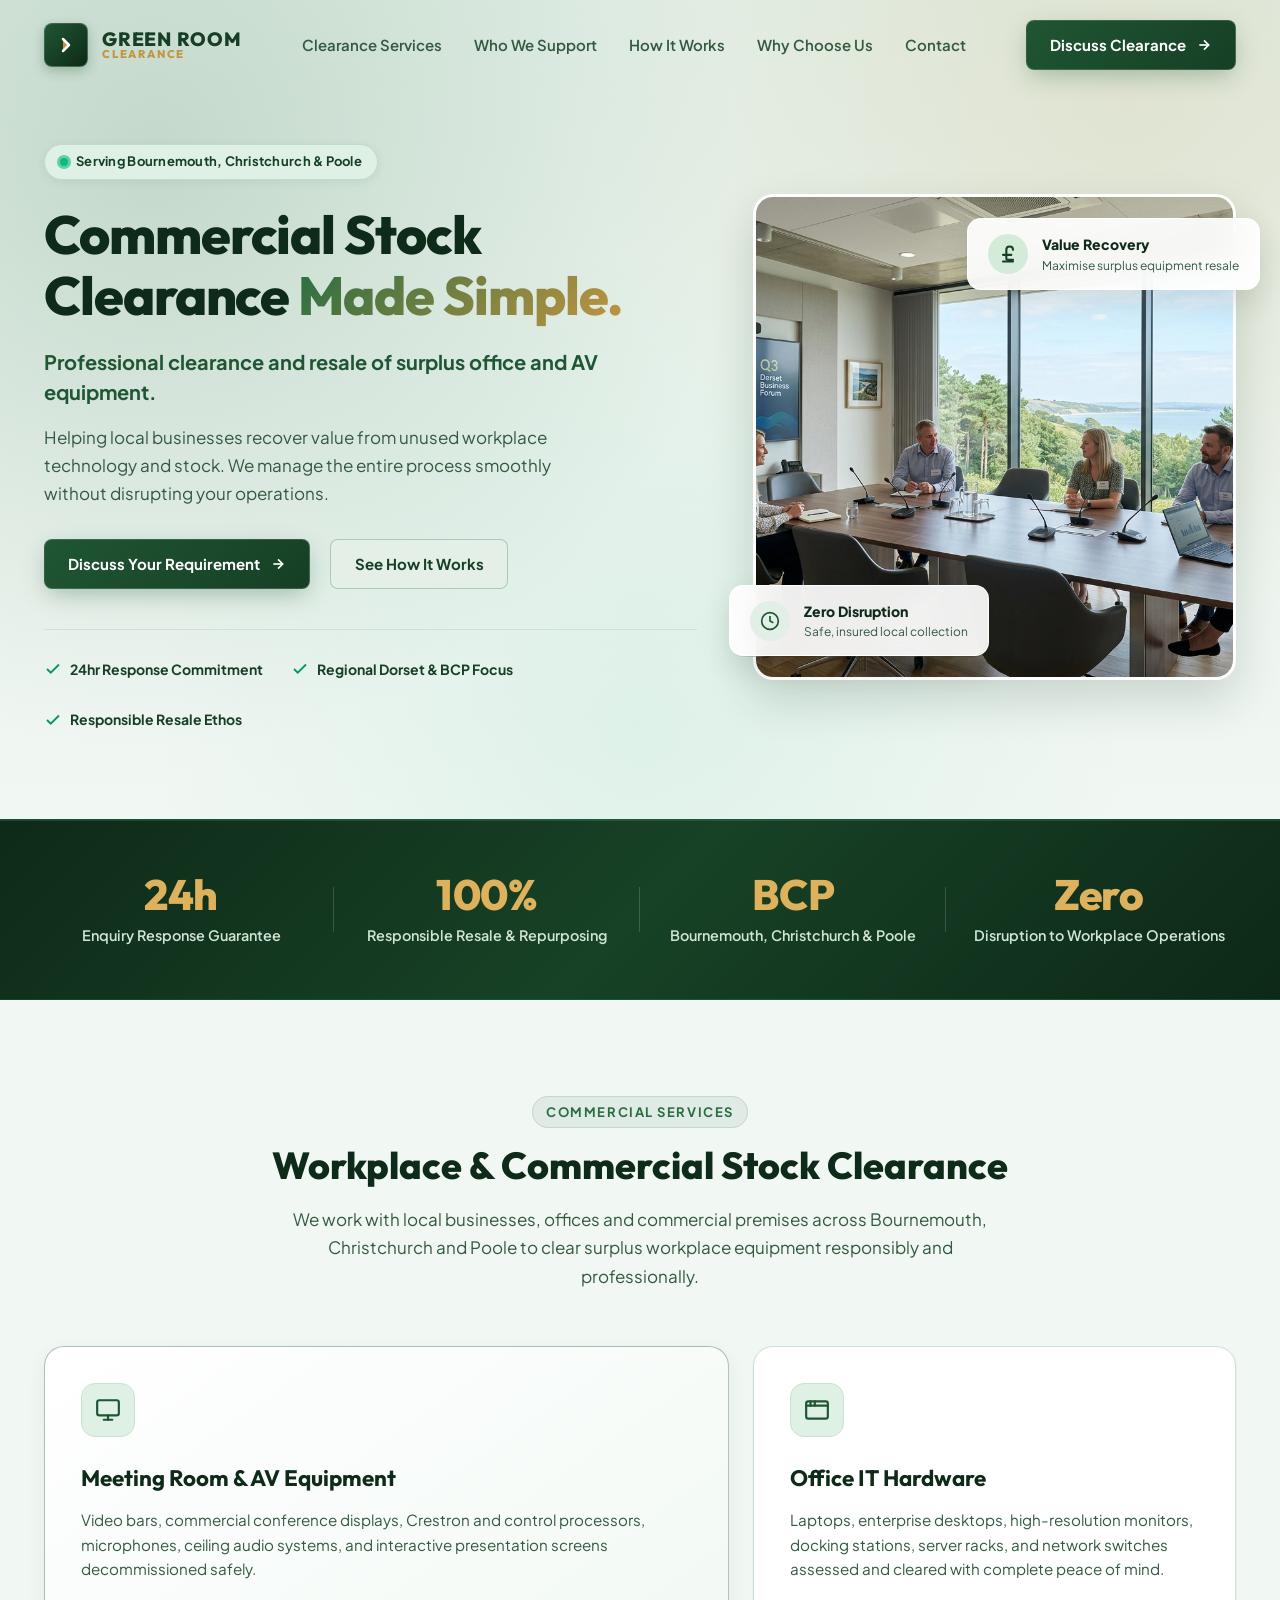
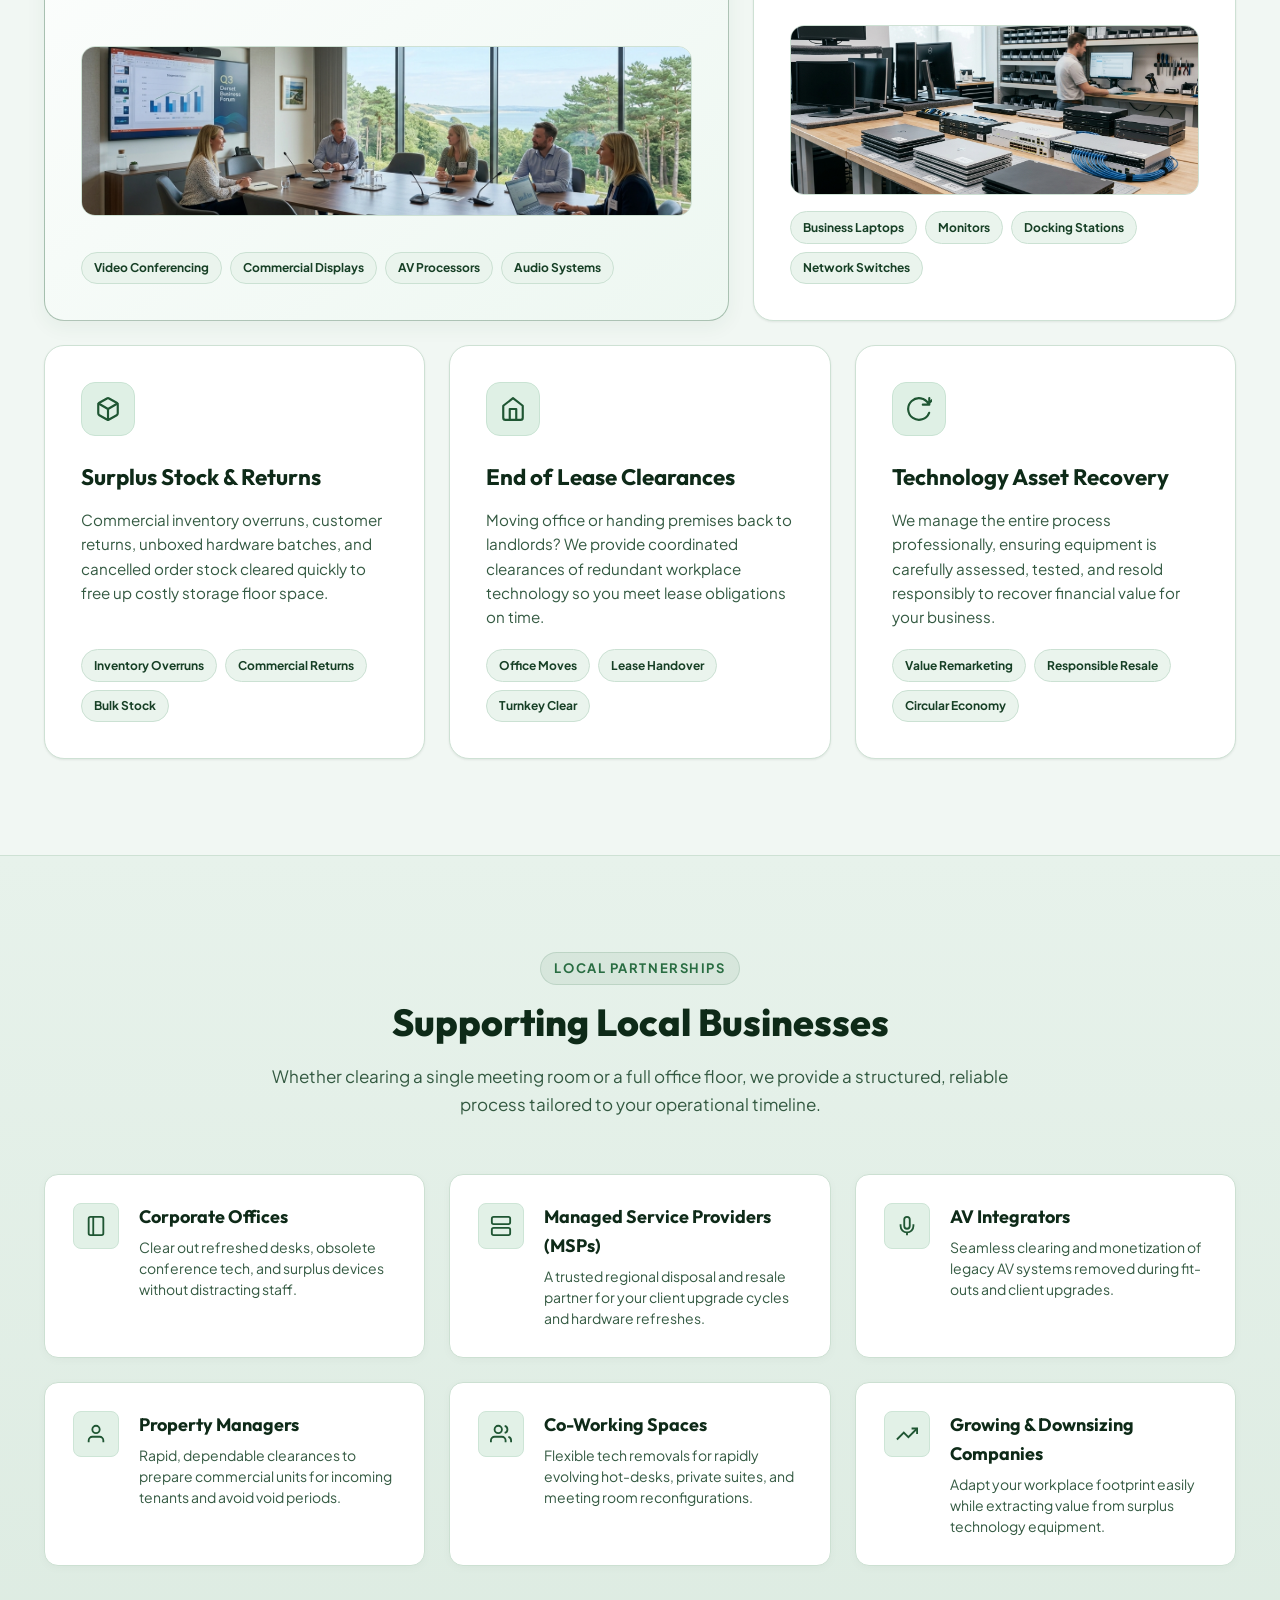
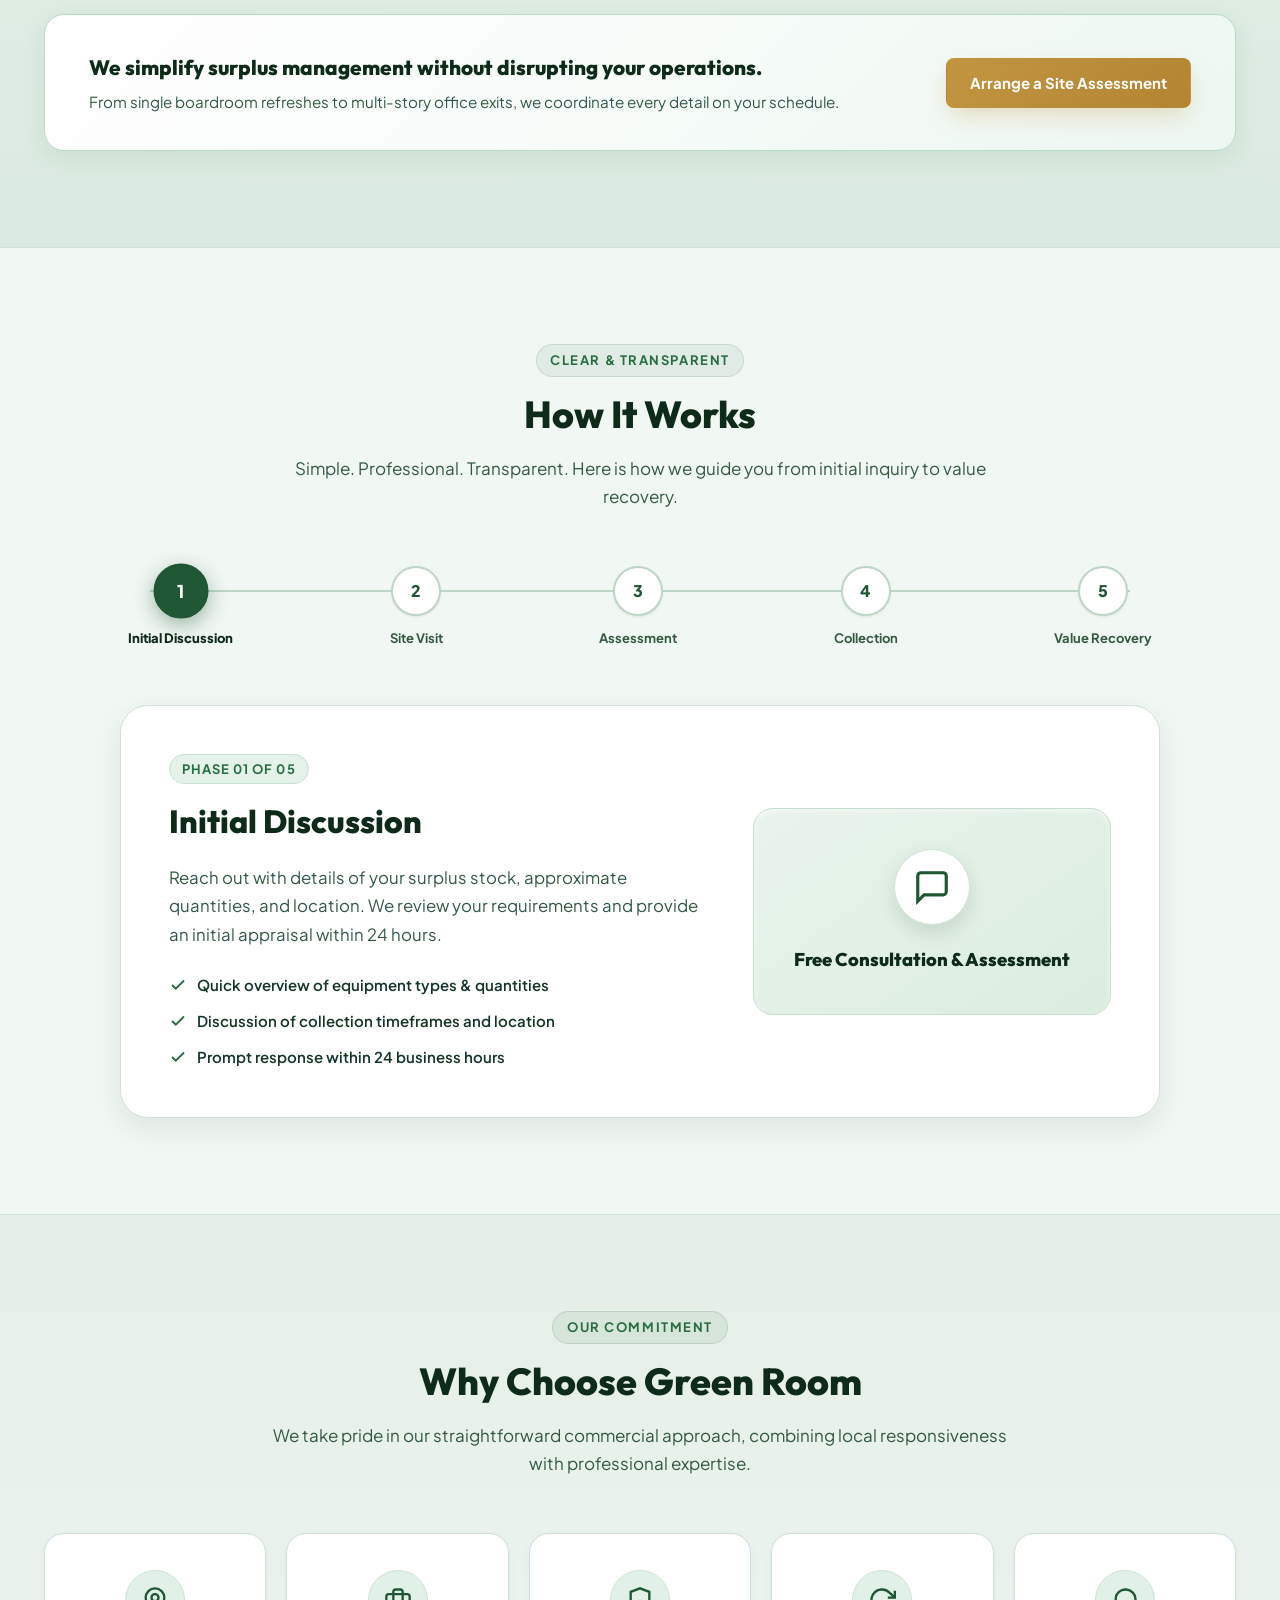
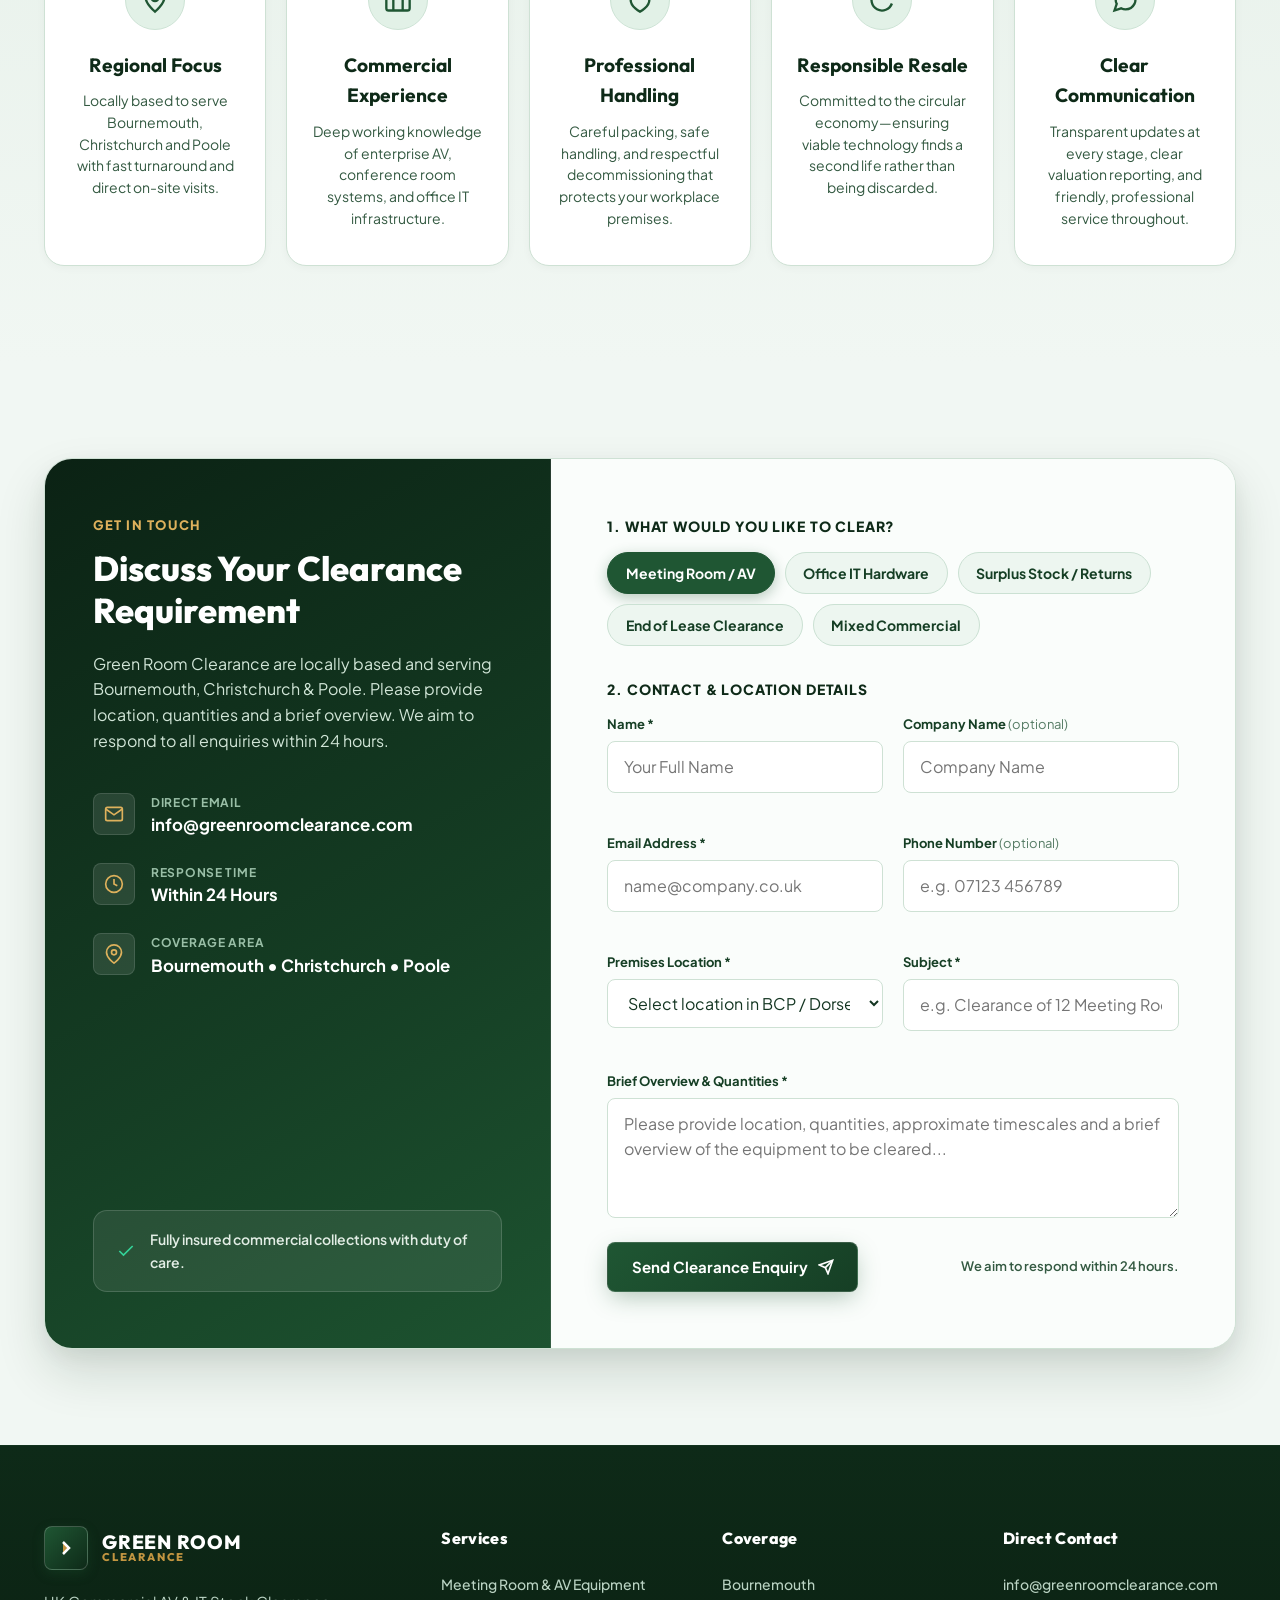
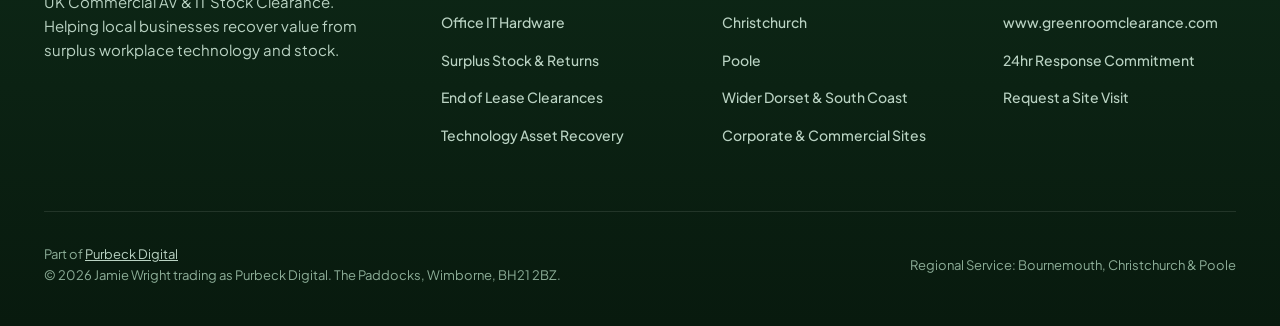
==== commit 825f1ae1: "Show Green Room Clearance as part of Purbeck Digital Footer now reads "Part of Purbeck Digital" with" ====
--- a/index.html
+++ b/index.html
@@ -21,6 +21,17 @@
   <link href="https://fonts.googleapis.com/css2?family=Outfit:wght@500;600;700;800&family=Plus+Jakarta+Sans:wght@400;500;600;700&display=swap" rel="stylesheet">
 
   <link rel="stylesheet" href="styles.css">
+  <script type="application/ld+json">
+  {
+    "@context": "https://schema.org",
+    "@type": "LocalBusiness",
+    "name": "Green Room Clearance",
+    "url": "https://greenroomclearance.com",
+    "email": "info@greenroomclearance.com",
+    "areaServed": ["Bournemouth", "Christchurch", "Poole", "Dorset"],
+    "parentOrganization": { "@type": "Organization", "name": "Purbeck Digital", "url": "https://purbeckdigital.com" }
+  }
+  </script>
 </head>
 <body>
 
@@ -829,7 +840,8 @@
 
       <div class="footer-bottom">
         <div>
-          &copy; 2026 GreenRoom Clearance. All rights reserved. Commercial Stock Clearance Made Simple.
+          <div>Part of <a href="https://purbeckdigital.com" class="footer-parent-link">Purbeck Digital</a></div>
+          <div>&copy; 2026 Jamie Wright trading as Purbeck Digital. The Paddocks, Wimborne, BH21 2BZ.</div>
         </div>
         <div>
           Regional Service: Bournemouth, Christchurch &amp; Poole
--- a/styles.css
+++ b/styles.css
@@ -1593,6 +1593,15 @@
   color: var(--color-accent-gold-light);
 }
 
+.footer-parent-link {
+  color: #bad3c3;
+  text-decoration: underline;
+}
+
+.footer-parent-link:hover {
+  color: var(--color-accent-gold-light);
+}
+
 .footer-bottom {
   display: flex;
   align-items: center;
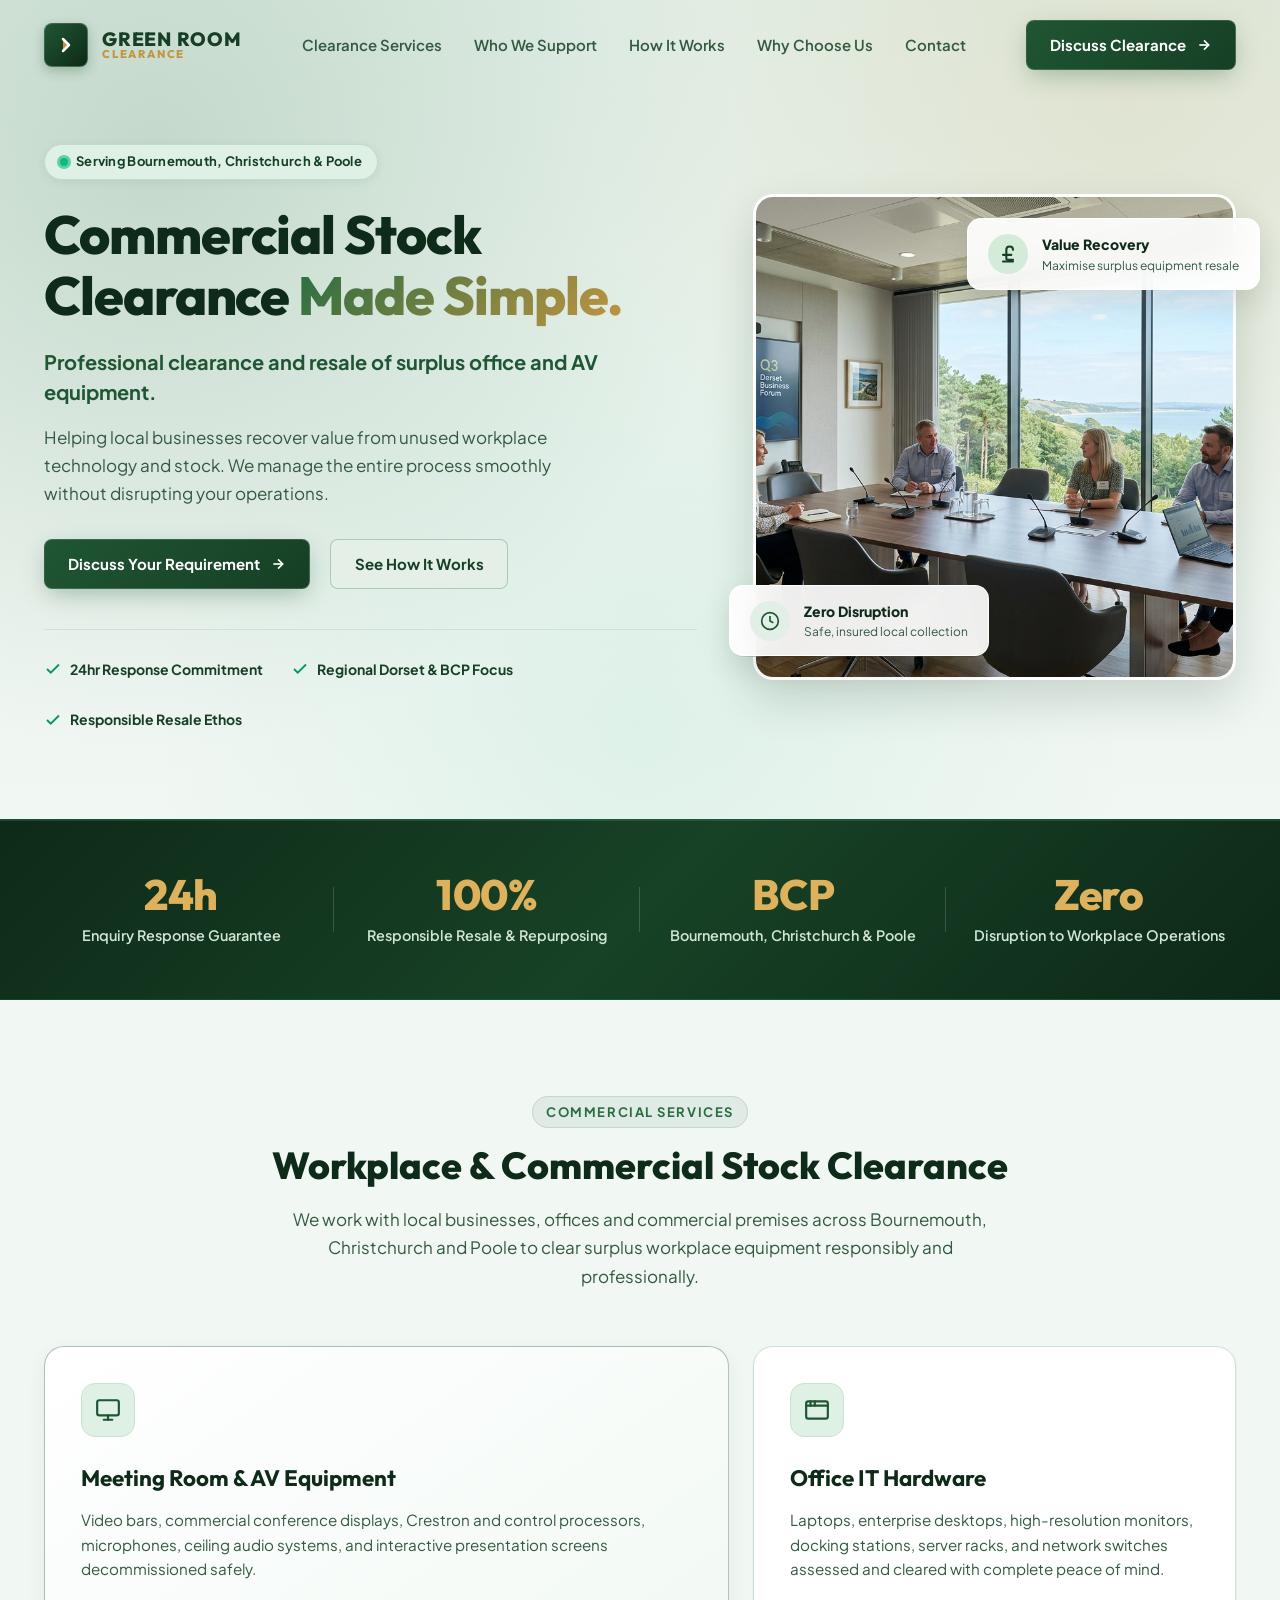
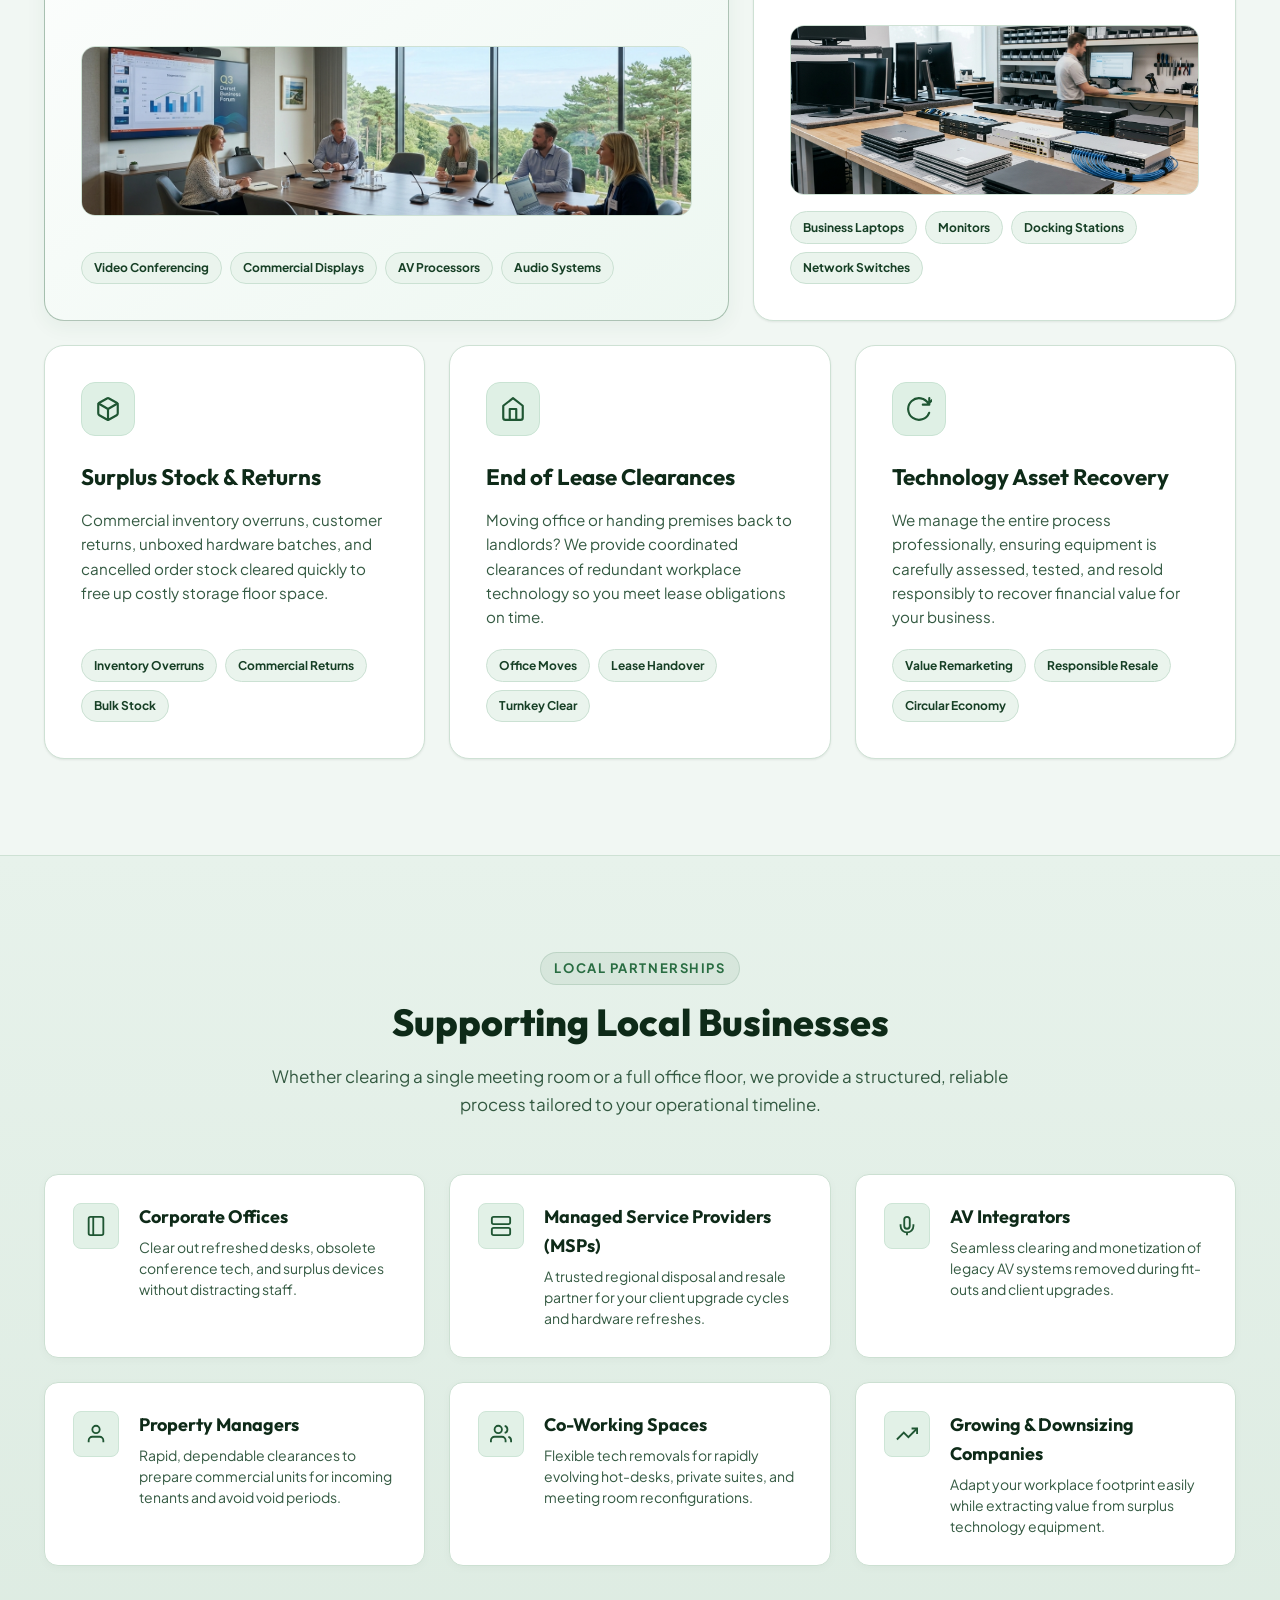
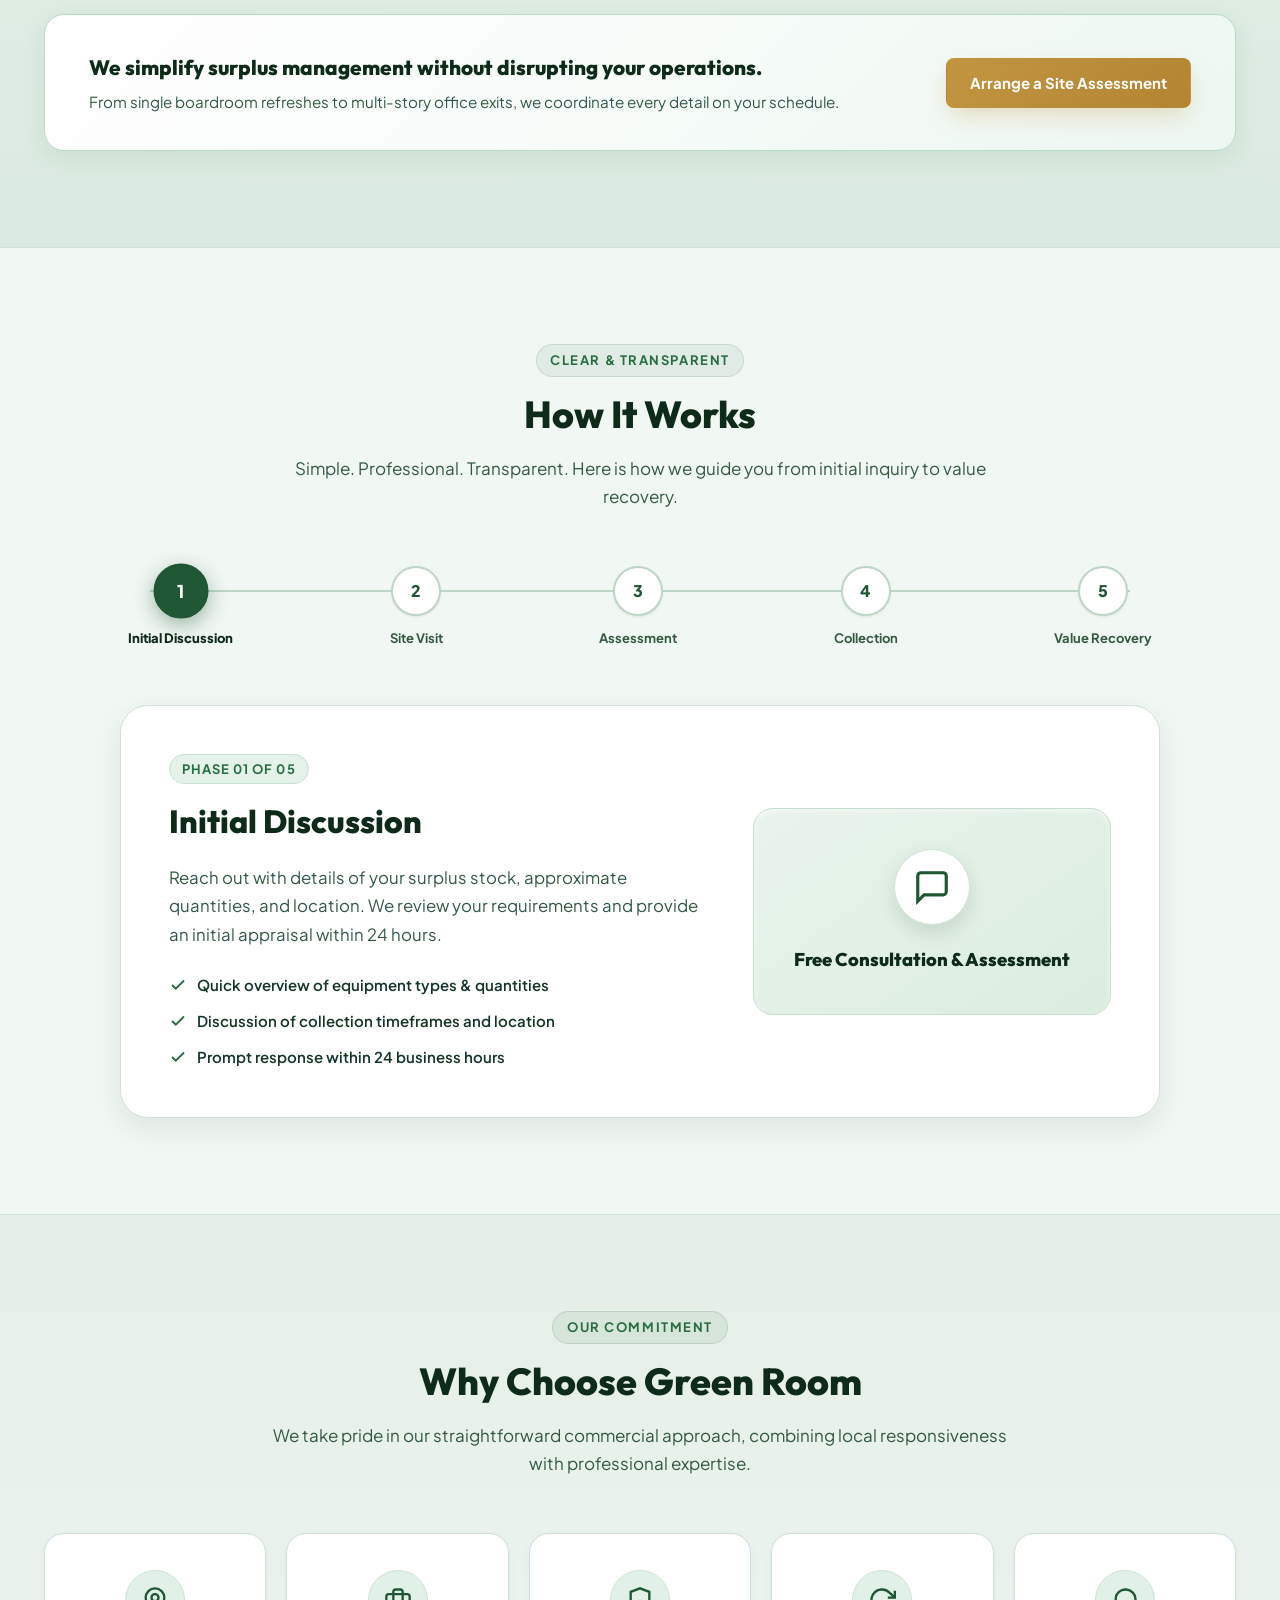
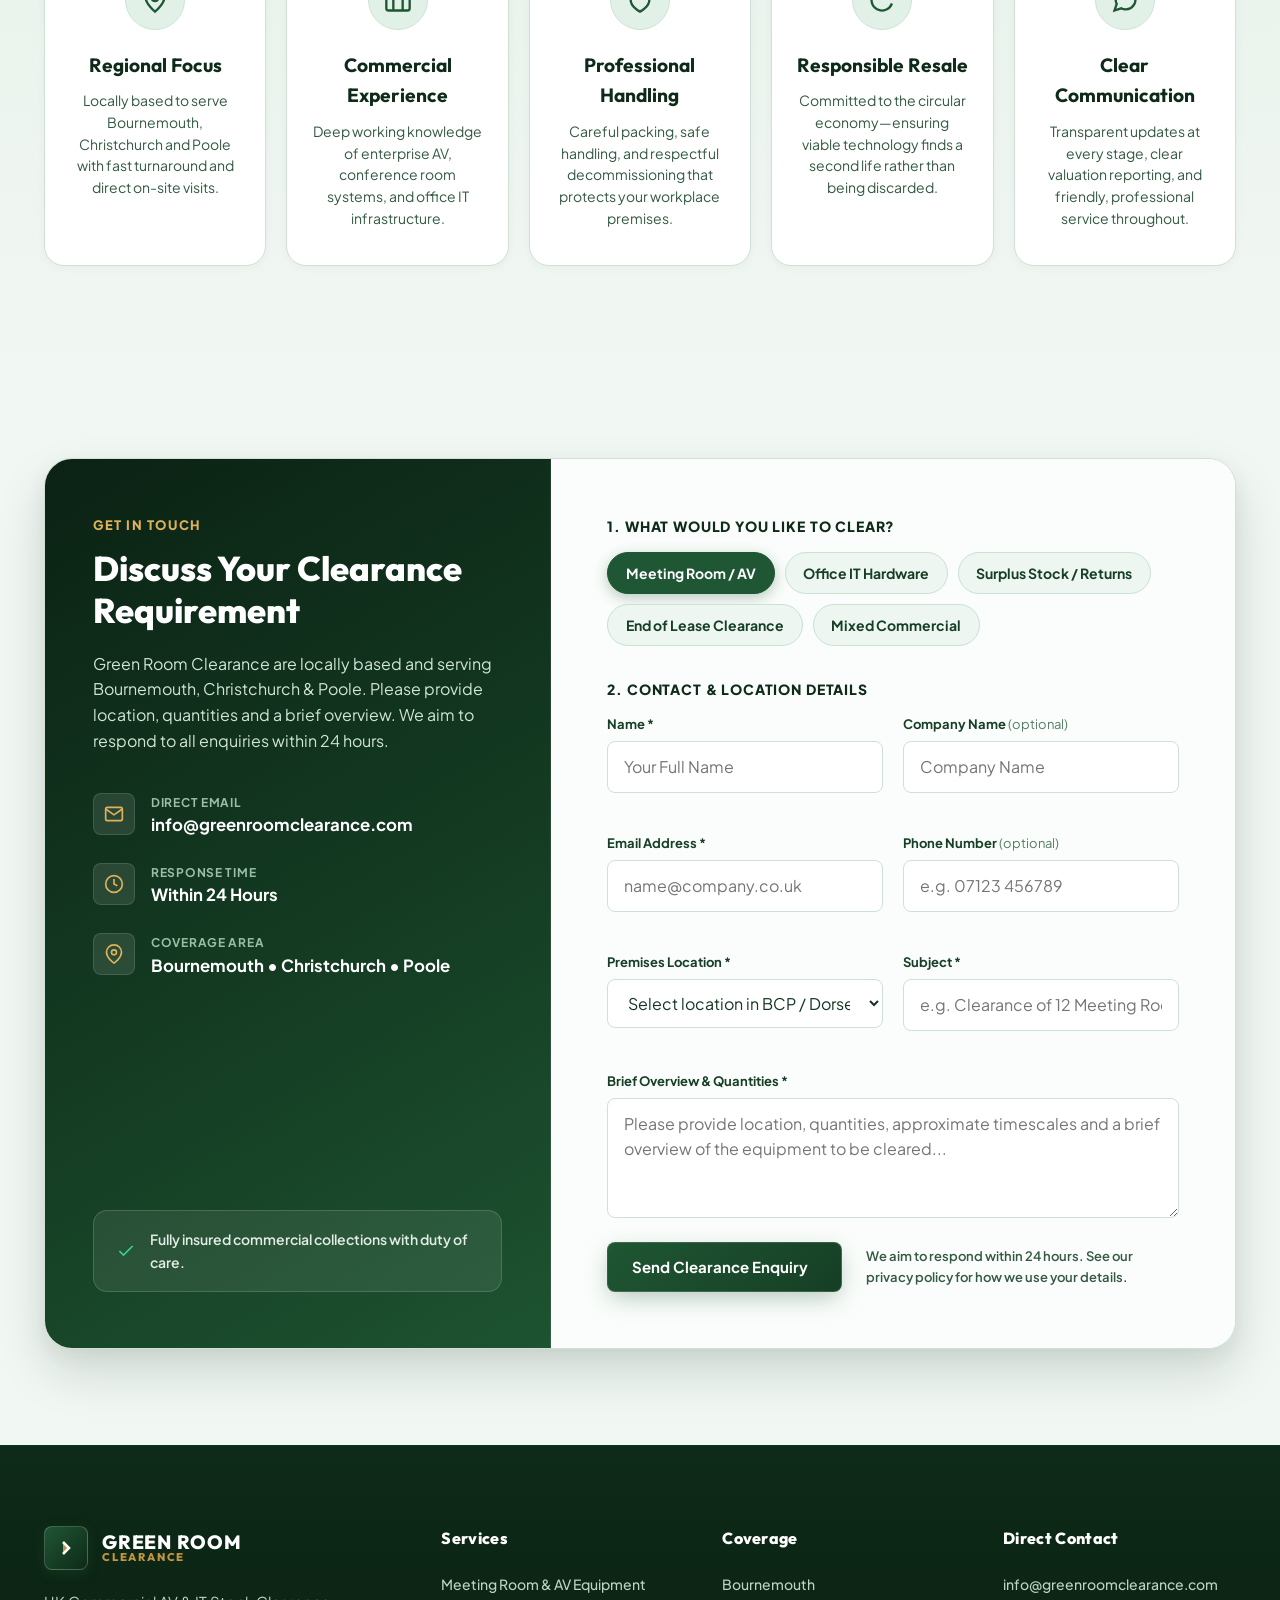
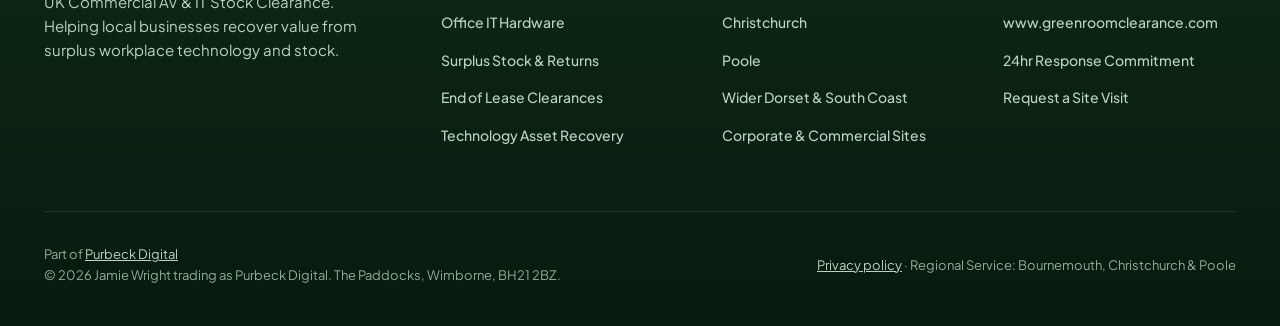
==== commit a74dca01: "Add a privacy policy page New privacy.html covering enquiries, clearance records, hosting, Google Fo" ====
--- a/index.html
+++ b/index.html
@@ -753,7 +753,7 @@
                     <polygon points="22 2 15 22 11 13 2 9 22 2"></polygon>
                   </svg>
                 </button>
-                <span class="form-privacy-note">We aim to respond within 24 hours.</span>
+                <span class="form-privacy-note">We aim to respond within 24 hours. See our <a href="privacy.html">privacy policy</a> for how we use your details.</span>
               </div>
             </form>
           </div>
@@ -844,7 +844,7 @@
           <div>&copy; 2026 Jamie Wright trading as Purbeck Digital. The Paddocks, Wimborne, BH21 2BZ.</div>
         </div>
         <div>
-          Regional Service: Bournemouth, Christchurch &amp; Poole
+          <a href="privacy.html" class="footer-parent-link">Privacy policy</a> &middot; Regional Service: Bournemouth, Christchurch &amp; Poole
         </div>
       </div>
     </div>
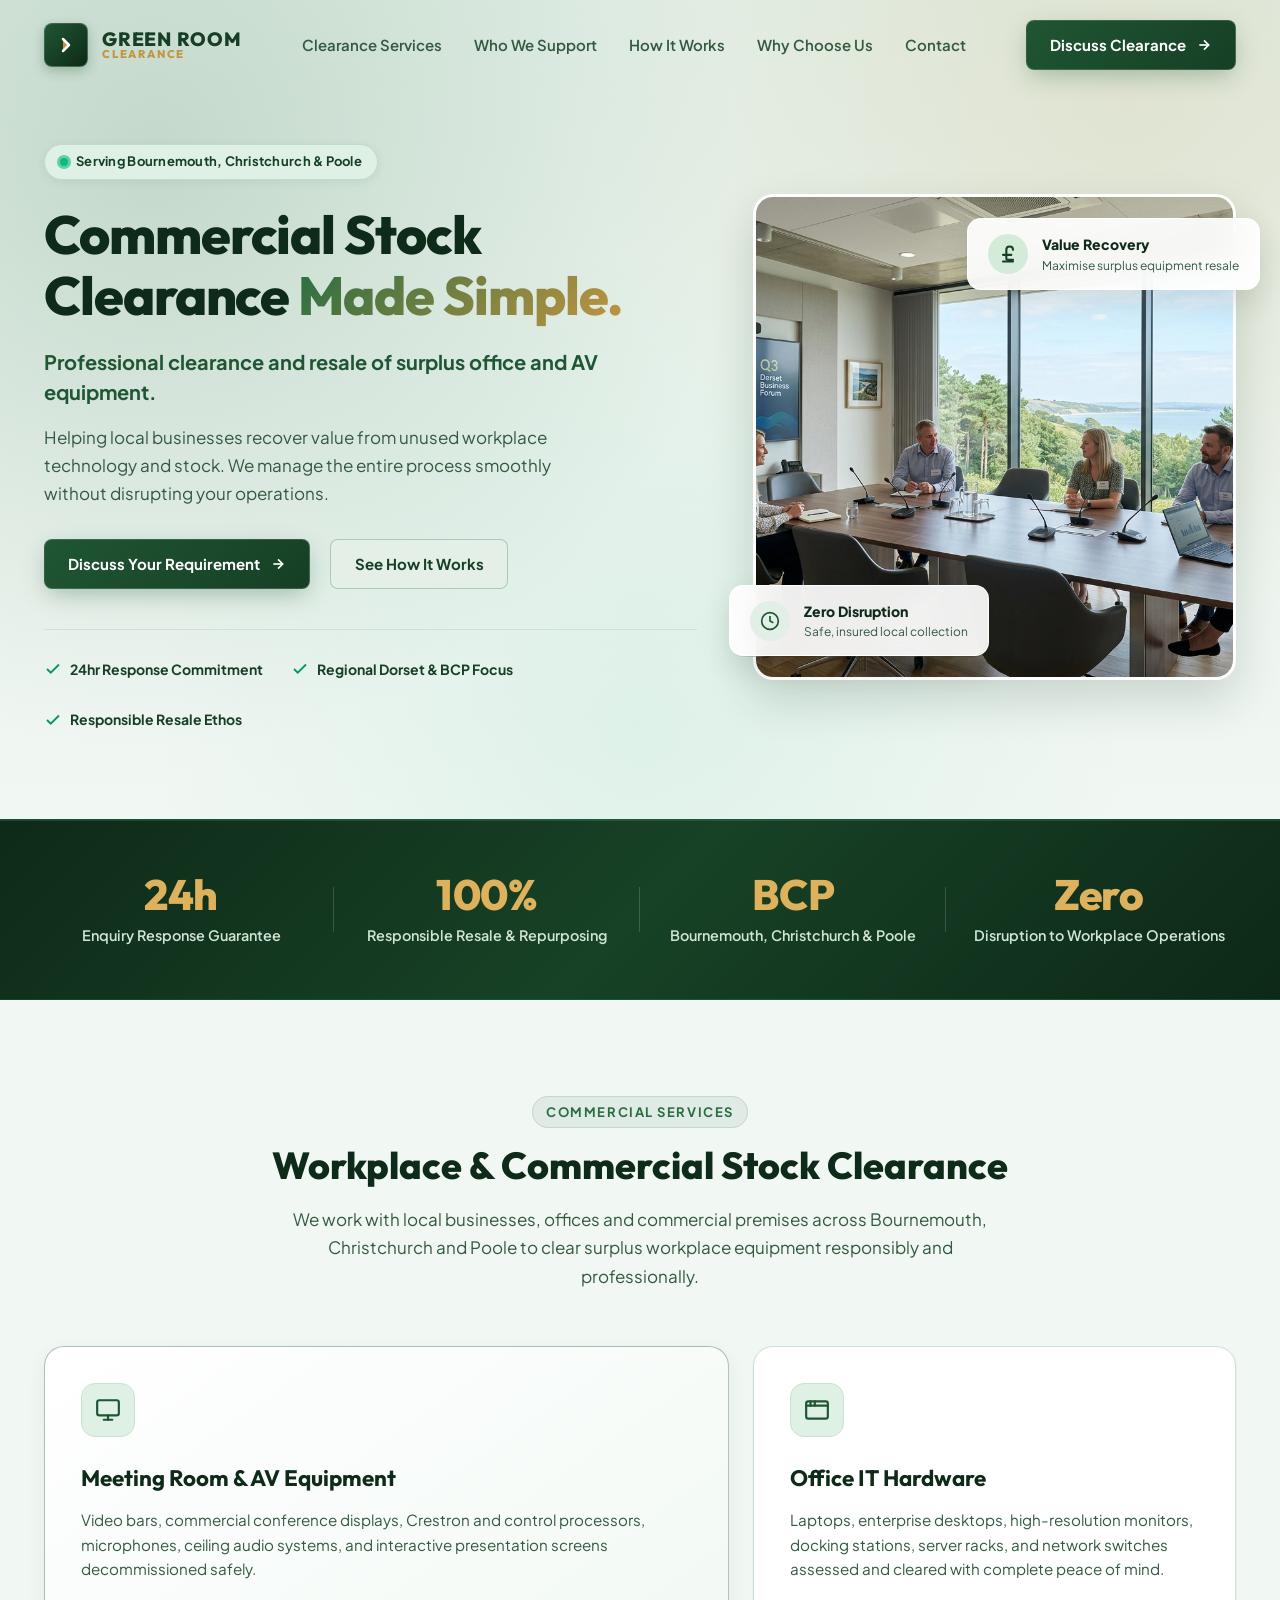
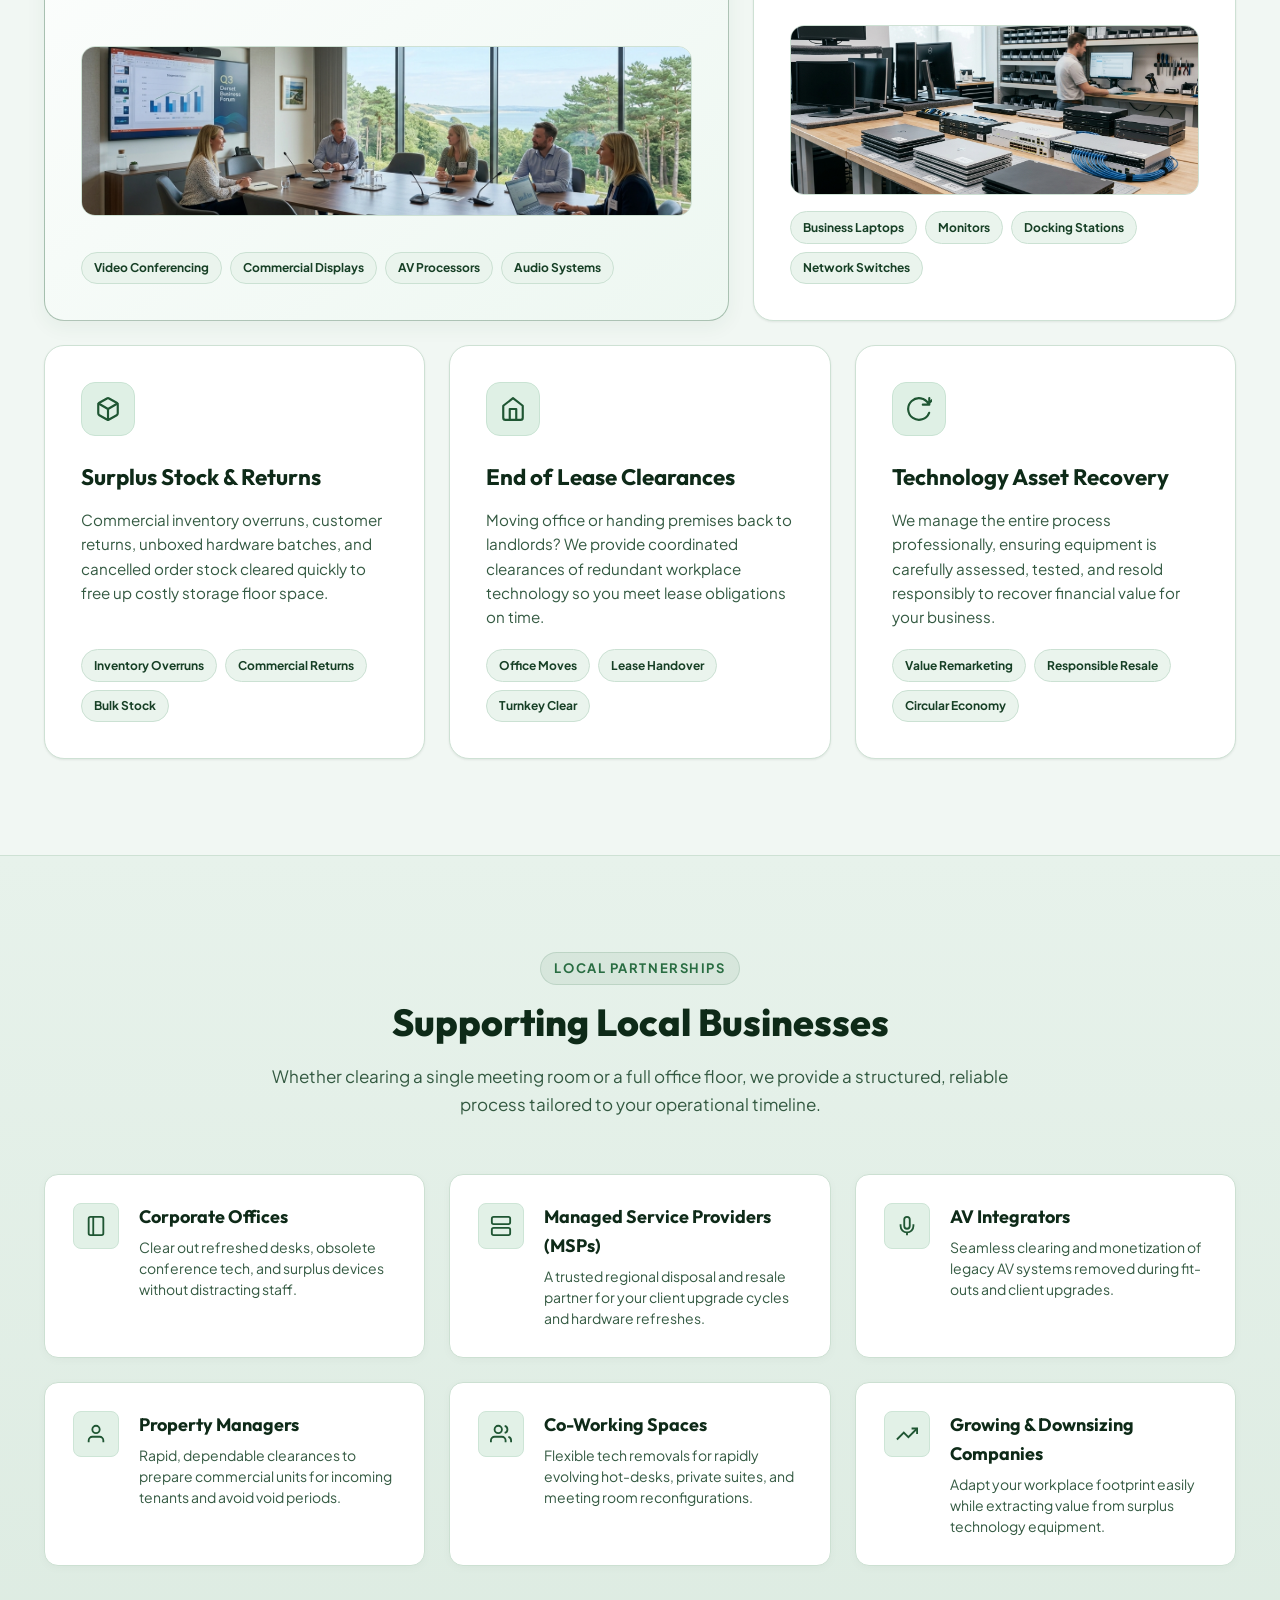
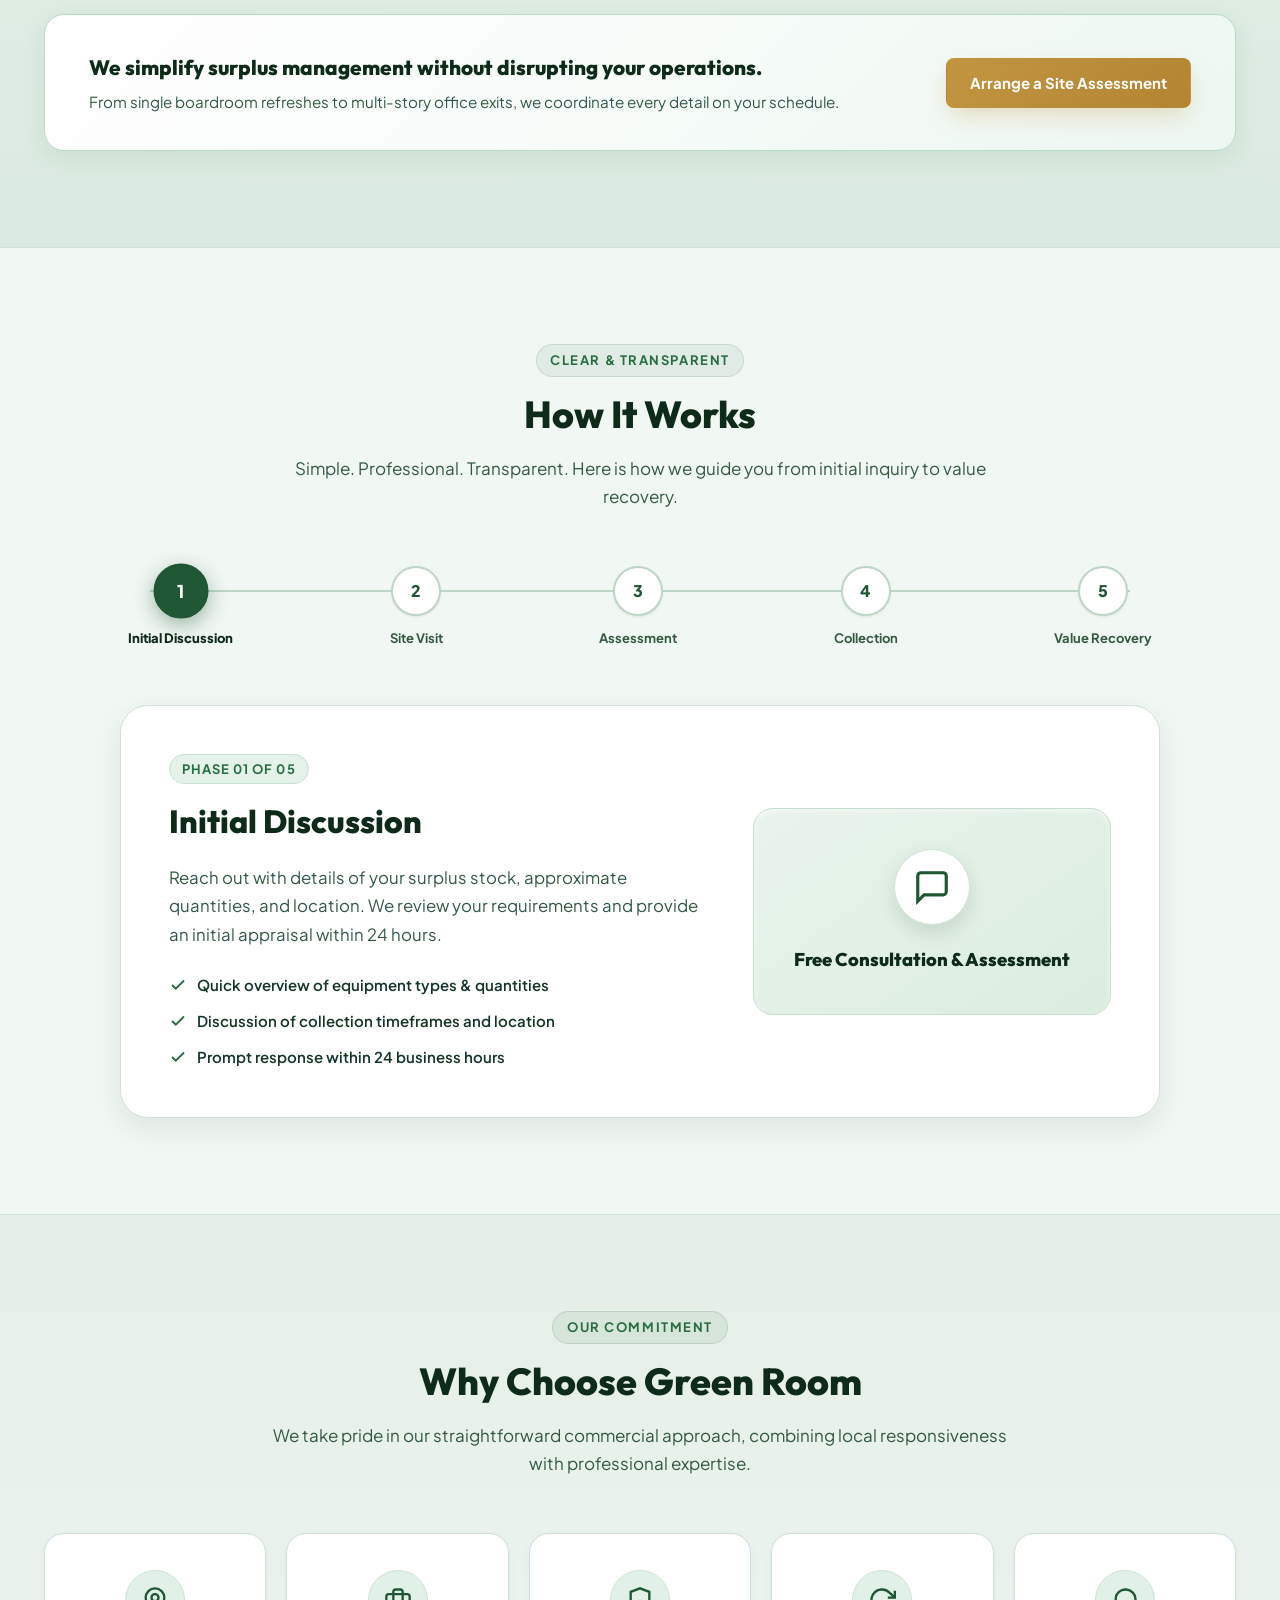
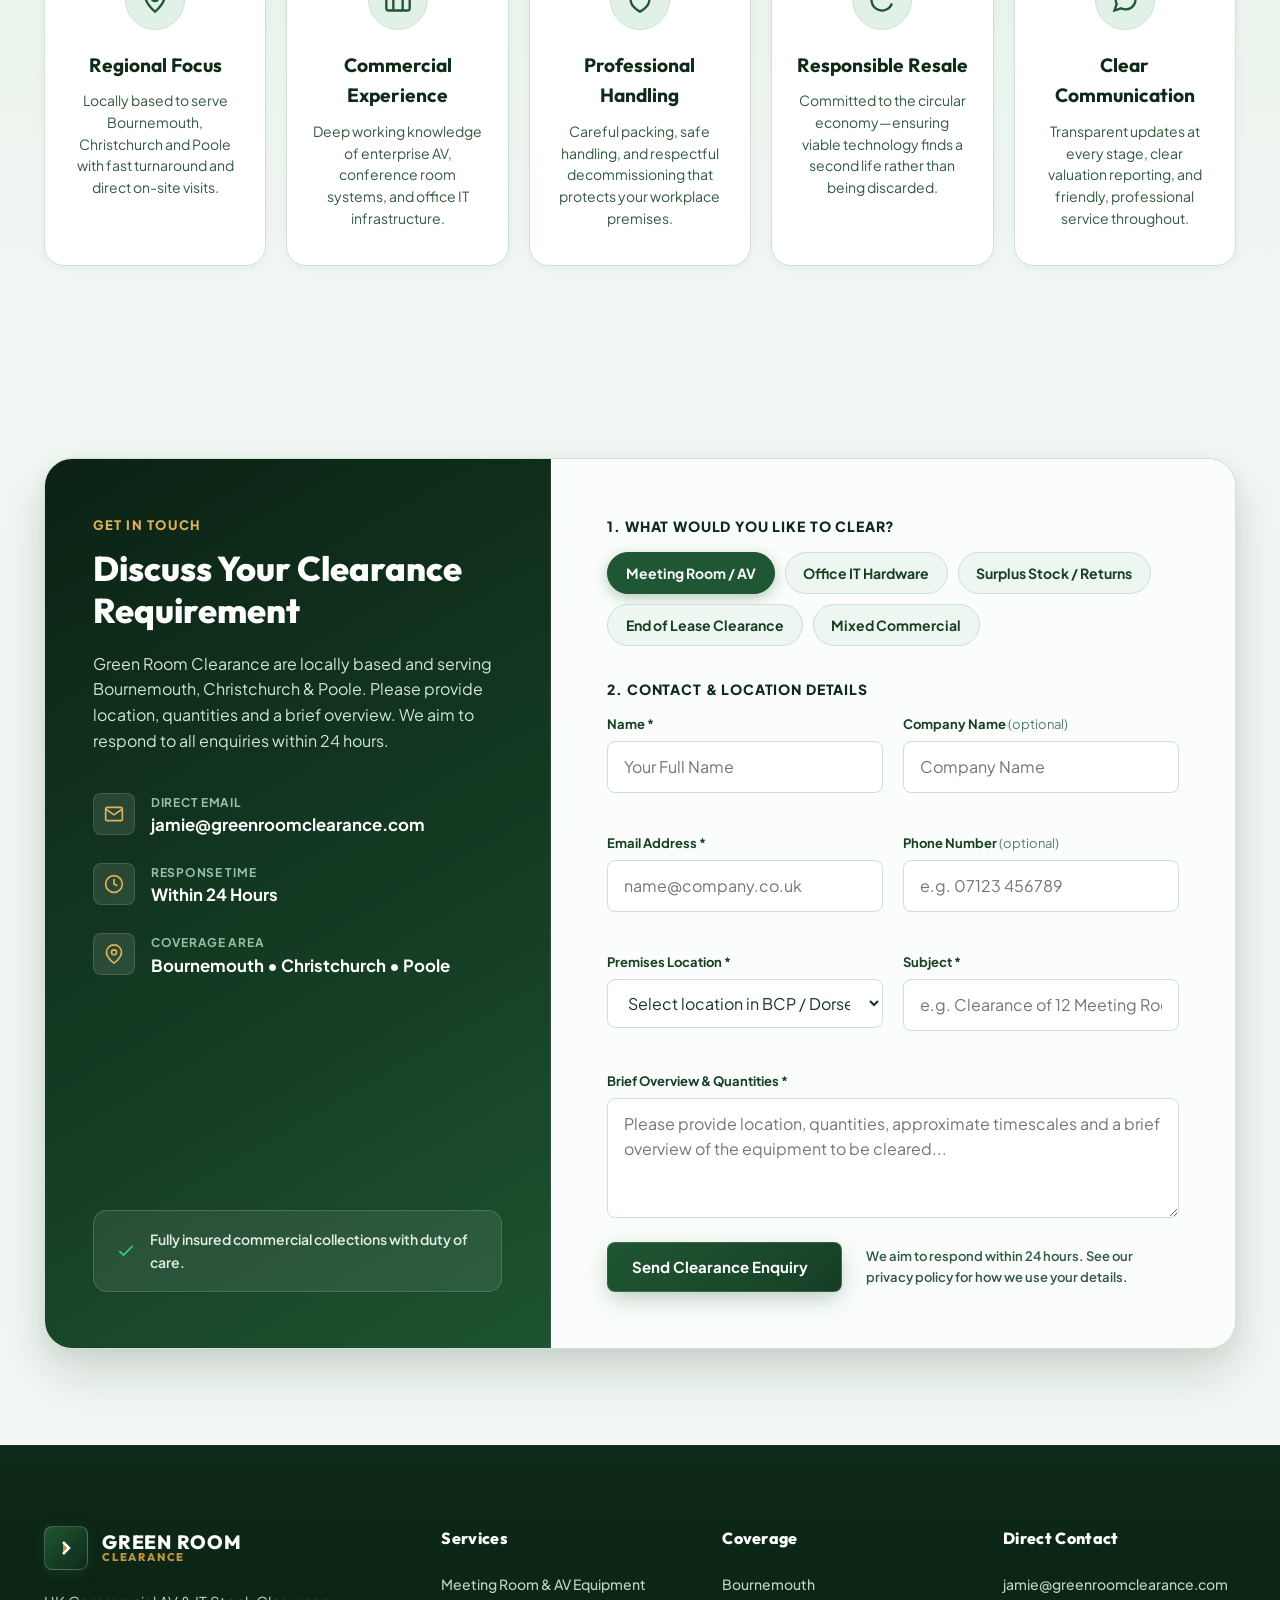
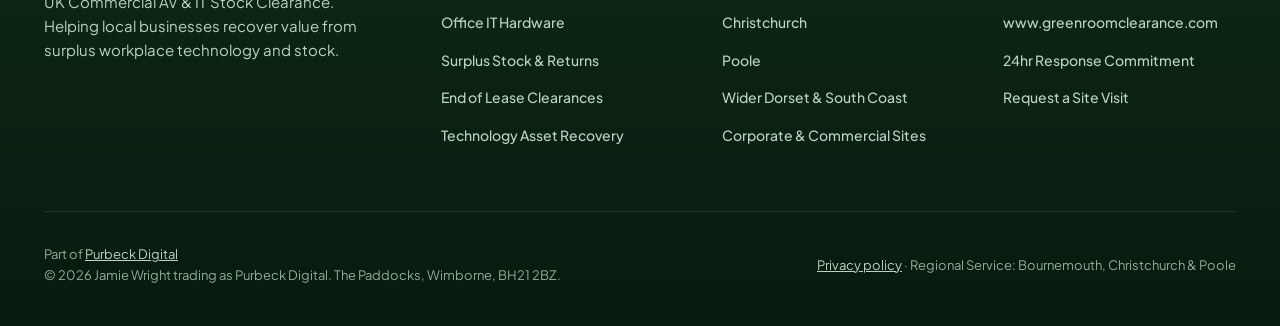
==== commit 1a7fdda4: "Change contact email to jamie@greenroomclearance.com Co-Authored-By: Claude Opus 5.5 <noreply@anthro" ====
--- a/index.html
+++ b/index.html
@@ -27,7 +27,7 @@
     "@type": "LocalBusiness",
     "name": "Green Room Clearance",
     "url": "https://greenroomclearance.com",
-    "email": "info@greenroomclearance.com",
+    "email": "jamie@greenroomclearance.com",
     "areaServed": ["Bournemouth", "Christchurch", "Poole", "Dorset"],
     "parentOrganization": { "@type": "Organization", "name": "Purbeck Digital", "url": "https://purbeckdigital.com" }
   }
@@ -641,7 +641,7 @@
                   <div class="direct-info">
                     <div class="label">Direct Email</div>
                     <div class="value">
-                      <a href="mailto:info@greenroomclearance.com">info@greenroomclearance.com</a>
+                      <a href="mailto:jamie@greenroomclearance.com">jamie@greenroomclearance.com</a>
                     </div>
                   </div>
                 </div>
@@ -830,7 +830,7 @@
         <div class="footer-col">
           <h5>Direct Contact</h5>
           <ul class="footer-links">
-            <li><a href="mailto:info@greenroomclearance.com">info@greenroomclearance.com</a></li>
+            <li><a href="mailto:jamie@greenroomclearance.com">jamie@greenroomclearance.com</a></li>
             <li><a href="https://www.greenroomclearance.com" target="_blank" rel="noopener">www.greenroomclearance.com</a></li>
             <li><a href="#contact">24hr Response Commitment</a></li>
             <li><a href="#how-it-works">Request a Site Visit</a></li>
